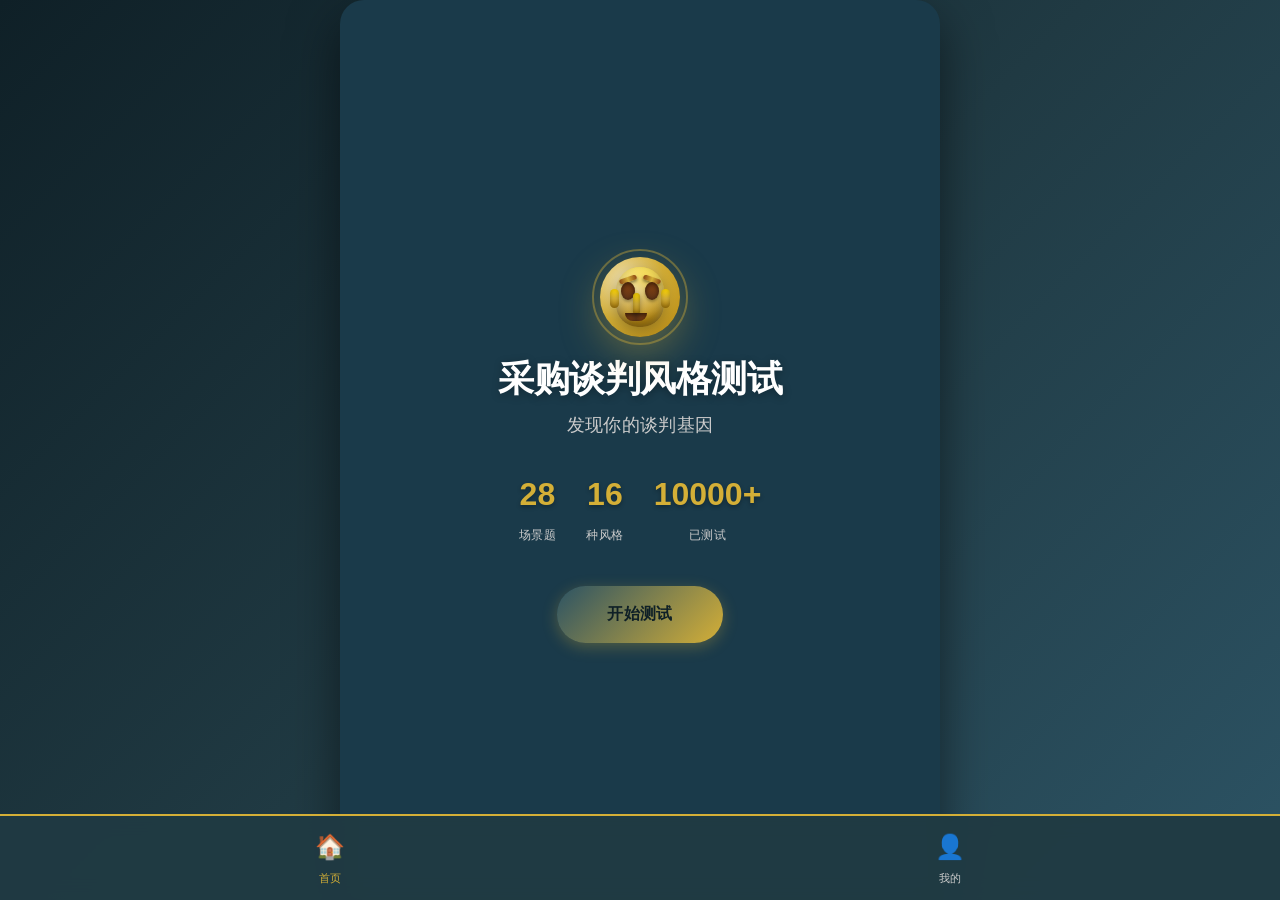
==== index.html @ 5801e89b "fix: 修复历史记录详情页切换问题" ====
<!DOCTYPE html>
<html lang="zh-CN">
<head>
    <meta charset="UTF-8">
    <meta name="viewport" content="width=device-width, initial-scale=1.0, maximum-scale=1.0, user-scalable=no">
    <meta name="format-detection" content="telephone=no">
    <meta name="apple-mobile-web-app-capable" content="yes">
    <meta name="apple-mobile-web-app-status-bar-style" content="black-translucent">
    <title>采购谈判风格测试 - 发现你的谈判基因</title>
    <link rel="stylesheet" href="css/styles.css">
    <style>
        * { margin: 0; padding: 0; box-sizing: border-box; -webkit-tap-highlight-color: transparent; }
        body { font-family: -apple-system, BlinkMacSystemFont, "SF Pro Text", "Segoe UI", Roboto, Arial, sans-serif; background: linear-gradient(135deg, #0f2027 0%, #203a43 50%, #2c5364 100%); min-height: 100vh; padding: 0; overflow-x: hidden; }
        .container { max-width: 600px; margin: 0 auto; background: #1a3a4a; min-height: 100vh; padding: 20px; border-radius: 24px; box-shadow: 0 20px 50px rgba(0, 0, 0, 0.5); }
        .hidden { display: none !important; }
        
        /* Logo 样式 - 黄金面具（紧凑版） */
        .logo-container { width: 80px; height: 80px; margin: 0 auto 20px; position: relative; }
        .logo-circle { width: 100%; height: 100%; border-radius: 50%; background: radial-gradient(circle at 30% 30%, #f4e5b3, #d4af37 50%, #b8860b 100%); display: flex; align-items: center; justify-content: center; box-shadow: 0 15px 40px rgba(212,175,55,0.4); overflow: hidden; position: relative; }
        .logo-mask { position: relative; width: 56px; height: 68px; }
        .logo-mask-face { position: absolute; width: 48px; height: 60px; background: linear-gradient(180deg, #ffd700 0%, #d4af37 40%, #b8860b 100%); left: 4px; top: 4px; border-radius: 24px 24px 22px 22px; box-shadow: inset 0 -5px 12px rgba(0,0,0,0.4), inset 0 5px 12px rgba(255,255,255,0.3), 0 5px 16px rgba(0,0,0,0.3); }
        .logo-mask-eye { position: absolute; width: 14px; height: 18px; background: linear-gradient(180deg, #8b4513 0%, #5c3317 100%); border-radius: 50%; top: 19px; box-shadow: inset 0 2px 5px rgba(0,0,0,0.6), 0 2px 3px rgba(0,0,0,0.3); }
        .logo-mask-eye.left { left: 9px; }
        .logo-mask-eye.right { right: 9px; }
        .logo-mask-eyebrow { position: absolute; width: 18px; height: 5px; background: linear-gradient(90deg, #8b4513, #d4af37, #8b4513); border-radius: 3px; top: 14px; box-shadow: 0 2px 3px rgba(0,0,0,0.4); }
        .logo-mask-eyebrow.left { left: 7px; transform: rotate(-18deg); }
        .logo-mask-eyebrow.right { right: 7px; transform: rotate(18deg); }
        .logo-mask-nose { position: absolute; width: 7px; height: 22px; background: linear-gradient(180deg, #ffd700, #d4af37, #b8860b); left: 21px; top: 30px; border-radius: 4px; box-shadow: inset 0 -2px 5px rgba(0,0,0,0.4), 0 2px 5px rgba(0,0,0,0.3); }
        .logo-mask-mouth { position: absolute; width: 22px; height: 8px; background: linear-gradient(90deg, #8b4513 0%, #5c3317 50%, #8b4513 100%); left: 13px; top: 50px; border-radius: 0 0 11px 11px; box-shadow: inset 0 2px 5px rgba(0,0,0,0.6); }
        .logo-mask-ear { position: absolute; width: 9px; height: 19px; background: linear-gradient(180deg, #ffd700, #d4af37, #b8860b); top: 26px; border-radius: 5px; box-shadow: inset 0 -2px 5px rgba(0,0,0,0.3); }
        .logo-mask-ear.left { left: -2px; }
        .logo-mask-ear.right { right: -2px; }
        .logo-mask-glow { position: absolute; width: 100%; height: 100%; background: radial-gradient(circle at 35% 35%, rgba(255,255,255,0.5) 0%, rgba(255,255,255,0.2) 40%, transparent 70%); border-radius: 24px 24px 22px 22px; }
        .logo-ring { position: absolute; top: -8px; left: -8px; right: -8px; bottom: -8px; border: 2px solid rgba(212,175,55,0.4); border-radius: 50%; animation: rotate 4s linear infinite; }
        @keyframes rotate { from { transform: rotate(0deg); } to { transform: rotate(360deg); } }
        .logo-glow { position: absolute; width: 100%; height: 100%; border-radius: 50%; background: radial-gradient(circle, rgba(212,175,55,0.4) 0%, transparent 70%); }
        
        /* 首页（紧凑一屏版） */
        .hero { background: transparent; color: #ffffff; padding: 20px 0; height: calc(100vh - 40px); display: flex; flex-direction: column; justify-content: center; align-items: center; text-align: center; }
        .hero h1 { font-size: 36px; font-weight: 700; letter-spacing: -0.5px; margin-bottom: 10px; line-height: 1.2; text-shadow: 0 2px 8px rgba(0,0,0,0.3); }
        .hero-subtitle { font-size: 18px; font-weight: 400; color: #cccccc; margin-bottom: 30px; letter-spacing: 0.3px; }
        .hero-stats { display: flex; gap: 30px; margin-bottom: 40px; }
        .hero-stat { text-align: center; }
        .hero-stat-num { font-size: 32px; font-weight: 700; color: #d4af37; display: block; text-shadow: 0 2px 4px rgba(0,0,0,0.3); }
        .hero-stat-label { font-size: 12px; color: #cccccc; margin-top: 6px; display: block; letter-spacing: 0.5px; }
        .btn-start { background: linear-gradient(135deg, #2c5364, #d4af37); color: #0f2027; border: none; padding: 18px 50px; border-radius: 980px; font-size: 16px; font-weight: 600; cursor: pointer; transition: all 0.3s; letter-spacing: 0.3px; box-shadow: 0 4px 15px rgba(212,175,55,0.3); }
        .btn-start:hover { background: linear-gradient(135deg, #203a43, #e5c14a); transform: scale(1.02); box-shadow: 0 6px 20px rgba(212,175,55,0.4); }
        .btn-start:active { transform: scale(0.98); }
        
        /* 测试页 */
        .test-header { background: rgba(32,58,67,0.95); padding: 20px; border-bottom: 1px solid #3a6a7a; }
        .progress-bar { height: 4px; background: #1a3a4a; border-radius: 2px; margin: 15px 0 10px; overflow: hidden; }
        .progress-fill { height: 100%; background: linear-gradient(90deg, #2c5364, #d4af37); transition: width 0.3s; }
        .progress-text { text-align: center; font-size: 13px; color: #cccccc; }
        .question-area { padding: 40px 24px; background: transparent; }
        .question-scene { display: none; }
        .question-text { font-size: 22px; font-weight: 600; color: #ffffff; line-height: 1.5; margin-bottom: 30px; text-shadow: 0 1px 3px rgba(0,0,0,0.2); }
        .options-container { padding: 0 24px 100px; }
        .option { padding: 22px; margin: 12px 0; background: rgba(32,58,67,0.6); border-radius: 14px; cursor: pointer; border: 2px solid #3a6a7a; transition: all 0.3s; backdrop-filter: blur(10px); }
        .option:hover { background: rgba(44,83,100,0.7); border-color: #d4af37; }
        .option.selected { border-color: #d4af37; background: rgba(212,175,55,0.15); }
        .option-text { font-size: 16px; color: #ffffff; line-height: 1.5; font-weight: 400; }
        .nav-buttons { padding: 20px 24px; background: rgba(32,58,67,0.95); border-top: 1px solid #3a6a7a; display: flex; gap: 12px; justify-content: center; position: fixed; bottom: 0; left: 0; right: 0; max-width: 600px; margin: 0 auto; backdrop-filter: blur(10px); }
        .btn-nav { background: rgba(44,83,100,0.8); color: #ffffff; border: none; padding: 16px 32px; border-radius: 980px; font-size: 15px; font-weight: 600; cursor: pointer; transition: all 0.3s; flex: 1; max-width: 140px; backdrop-filter: blur(10px); }
        .btn-nav:disabled { opacity: 0.3; cursor: not-allowed; }
        .btn-nav.primary { background: linear-gradient(135deg, #2c5364, #d4af37); color: #0f2027; }
        
        /* 结果页 - 统一视觉风格 */
        .result-header { background: linear-gradient(135deg, #0f2027, #203a43, #2c5364); color: #fff; padding: 30px 20px 25px; text-align: center; border-bottom: 2px solid #d4af37; }
        .result-animal { font-size: 70px; margin-bottom: 10px; }
        .result-code { font-size: 48px; font-weight: 800; margin: 10px 0; letter-spacing: 6px; background: linear-gradient(135deg, #d4af37, #f0e68c); -webkit-background-clip: text; -webkit-text-fill-color: transparent; background-clip: text; }
        .result-name { font-size: 22px; font-weight: 600; margin: 10px 0; color: #ffffff; }
        .result-role { font-size: 14px; color: #cccccc; margin-top: 8px; font-weight: 400; }
        .result-content { padding: 20px; background: transparent; padding-bottom: 120px; }
        
        /* 统一卡片样式 */
        .card { background: rgba(32,58,67,0.7); border-radius: 16px; margin: 16px 0; overflow: hidden; border: 1px solid rgba(58,106,122,0.3); backdrop-filter: blur(10px); }
        .card-header { background: linear-gradient(135deg, rgba(44,83,100,0.9), rgba(32,58,67,0.9)); padding: 16px 20px; border-bottom: 1px solid #3a6a7a; }
        .card-title { font-size: 15px; font-weight: 700; color: #ffffff; margin: 0; display: flex; align-items: center; gap: 8px; }
        .card-body { padding: 20px; }
        
        /* 内心洞察/最佳搭档 */
        .insight-box { background: linear-gradient(135deg, rgba(44,83,100,0.6), rgba(32,58,67,0.6)); padding: 20px; border-radius: 12px; font-size: 15px; line-height: 1.8; color: #ffffff; white-space: pre-line; border-left: 4px solid #d4af37; backdrop-filter: blur(10px); }
        .insight-box.match { border-left-color: #10b981; }
        
        /* 神秘标签 */
        .tags { display: flex; flex-wrap: wrap; gap: 10px; margin: 16px 0; }
        .tag { background: linear-gradient(135deg, #2c5364, #d4af37); color: #0f2027; padding: 8px 16px; border-radius: 980px; font-size: 12px; font-weight: 600; letter-spacing: 0.3px; }
        
        /* 致命弱点 */
        .weakness-item { background: linear-gradient(135deg, rgba(44,83,100,0.6), rgba(32,58,67,0.6)); padding: 20px; margin: 12px 0; border-radius: 12px; border-left: 4px solid #d4af37; backdrop-filter: blur(10px); }
        .weakness-title { font-weight: 700; color: #ffffff; margin-bottom: 10px; font-size: 15px; }
        .weakness-scenario { color: #cccccc; font-size: 13px; margin: 6px 0; line-height: 1.5; }
        .weakness-improve { color: #d4af37; font-size: 13px; margin: 6px 0; line-height: 1.5; font-weight: 600; }
        .weakness-positive { color: #10b981; font-size: 13px; margin: 6px 0; line-height: 1.5; font-weight: 600; }
        
        /* 核心优势/行动建议/名人对标 */
        .content-list { color: #ffffff; line-height: 1.8; font-size: 15px; }
        .content-list div { margin-bottom: 12px; }
        .content-list strong { color: #d4af37; }
        
        /* 合作查询按钮 */
        .partner-btn { padding:14px 10px;font-size:14px;font-weight:600;border-radius:10px;border:2px solid #3a6a7a;background:rgba(44,83,100,0.6);color:#ffffff;cursor:pointer;transition:all 0.2s;backdrop-filter:blur(10px); }
        .partner-btn:hover { border-color:#d4af37;background:rgba(212,175,55,0.15);transform:translateY(-2px);box-shadow:0 4px 12px rgba(212,175,55,0.3); }
        .partner-btn:active { transform:translateY(0); }
        .partner-btn span { font-size:10px;color:#cccccc;font-weight:400;margin-top:6px;display:block; }
        
        /* 按钮 */
        .btn-action { background: linear-gradient(135deg, #2c5364, #d4af37); color: #0f2027; border: none; padding: 20px 40px; border-radius: 980px; font-size: 17px; font-weight: 600; cursor: pointer; width: 100%; margin: 16px 0; transition: all 0.3s; letter-spacing: 0.3px; box-shadow: 0 4px 15px rgba(212,175,55,0.3); }
        .btn-action:hover { background: linear-gradient(135deg, #203a43, #e5c14a); box-shadow: 0 6px 20px rgba(212,175,55,0.4); }
        .btn-action:active { transform: scale(0.98); }
        .btn-secondary { background: rgba(44,83,100,0.6); color: #ffffff; border: 1px solid #3a6a7a; }
        
        /* 课程卡片 */
        .course-card { background: linear-gradient(135deg, #0f2027, #203a43, #2c5364); color: #fff; padding: 30px; border-radius: 16px; margin: 24px 0; border: 2px solid #d4af37; }
        .course-name { font-size: 22px; font-weight: 700; margin-bottom: 12px; color: #ffffff; }
        .course-teacher { font-size: 14px; color: #cccccc; margin-bottom: 8px; }
        .course-price { font-size: 28px; font-weight: 800; margin: 20px 0; color: #d4af37; }
        .course-btn { background: #d4af37; color: #0f2027; border: none; padding: 16px 36px; border-radius: 980px; font-size: 15px; font-weight: 600; cursor: pointer; display: inline-block; margin-top: 12px; transition: all 0.3s; }
        .course-btn:hover { background: #e5c14a; transform: translateY(-2px); box-shadow: 0 4px 15px rgba(212,175,55,0.4); }
        
        /* 团队功能 */
        .team-section { background: rgba(32,58,67,0.7); padding: 30px 24px; margin: 24px 0; border-radius: 16px; text-align: center; border: 1px solid rgba(58,106,122,0.3); backdrop-filter: blur(10px); }
        .team-title { font-size: 17px; font-weight: 600; color: #ffffff; margin-bottom: 20px; }
        .team-btn { background: rgba(44,83,100,0.6); color: #ffffff; border: 2px solid #3a6a7a; padding: 16px 40px; border-radius: 980px; font-size: 15px; font-weight: 600; cursor: pointer; margin: 10px 0; width: 100%; transition: all 0.3s; }
        .team-btn:hover { border-color: #d4af37; background: rgba(212,175,55,0.15); }
        .team-btn[style*="#0071e3"] { border-color: #d4af37; color: #d4af37; background: rgba(212,175,55,0.1); }
        
        /* 弹窗 */
        .modal { position: fixed; top: 0; left: 0; width: 100%; height: 100%; background: rgba(15,32,39,0.95); display: flex; align-items: center; justify-content: center; z-index: 1000; backdrop-filter: blur(10px); }
        .modal-content { background: linear-gradient(135deg, #203a43, #2c5364); padding: 40px; border-radius: 24px; max-width: 400px; width: 90%; text-align: center; border: 2px solid #d4af37; }
        .modal-title { font-size: 24px; font-weight: 700; color: #ffffff; margin-bottom: 16px; }
        .modal-input { width: 100%; padding: 18px; background: rgba(15,32,39,0.6); border: 2px solid #3a6a7a; border-radius: 12px; font-size: 20px; text-align: center; margin: 20px 0; letter-spacing: 4px; color: #ffffff; }
        .modal-input:focus { border-color: #d4af37; outline: none; }
        .modal-btn { background: linear-gradient(135deg, #2c5364, #d4af37); color: #0f2027; border: none; padding: 18px 40px; border-radius: 980px; font-size: 16px; font-weight: 600; cursor: pointer; width: 100%; margin: 10px 0; transition: all 0.3s; }
        .modal-btn:hover { background: linear-gradient(135deg, #203a43, #e5c14a); }
        
        /* 底部导航 */
        .bottom-nav { position: fixed; bottom: 0; left: 0; right: 0; background: rgba(32,58,67,0.95); border-top: 2px solid #d4af37; padding: 12px 20px; display: flex; justify-content: space-around; backdrop-filter: blur(10px); }
        .nav-item { text-align: center; color: #cccccc; font-size: 11px; cursor: pointer; transition: color 0.3s; }
        .nav-item.active { color: #d4af37; }
        .nav-icon { font-size: 24px; margin-bottom: 4px; }
        
        /* 移动端适配 */
        @media (max-width: 375px) {
            .logo-container { width: 70px; height: 70px; }
            .hero h1 { font-size: 32px; }
            .hero-subtitle { font-size: 16px; }
            .hero-stats { gap: 20px; }
            .hero-stat-num { font-size: 28px; }
            .hero-stat-label { font-size: 11px; }
            .btn-start { padding: 16px 40px; font-size: 15px; }
        }
    </style>
</head>
<body>
    <div class="container">
        <!-- 首页 -->
        <div id="homePage">
            <div class="hero">
                <div class="logo-container">
                    <div class="logo-ring"></div>
                    <div class="logo-circle">
                        <div class="logo-mask">
                            <div class="logo-mask-face">
                                <div class="logo-mask-glow"></div>
                            </div>
                            <div class="logo-mask-eyebrow left"></div>
                            <div class="logo-mask-eyebrow right"></div>
                            <div class="logo-mask-eye left"></div>
                            <div class="logo-mask-eye right"></div>
                            <div class="logo-mask-nose"></div>
                            <div class="logo-mask-mouth"></div>
                            <div class="logo-mask-ear left"></div>
                            <div class="logo-mask-ear right"></div>
                        </div>
                    </div>
                </div>
                <h1>采购谈判风格测试</h1>
                <p class="hero-subtitle">发现你的谈判基因</p>
                <div class="hero-stats">
                    <div class="hero-stat">
                        <span class="hero-stat-num">28</span>
                        <span class="hero-stat-label">场景题</span>
                    </div>
                    <div class="hero-stat">
                        <span class="hero-stat-num">16</span>
                        <span class="hero-stat-label">种风格</span>
                    </div>
                    <div class="hero-stat">
                        <span class="hero-stat-num">10000+</span>
                        <span class="hero-stat-label">已测试</span>
                    </div>
                </div>
                <button class="btn-start" onclick="startTest()">开始测试</button>
            </div>
        </div>
        
        <!-- 测试页 -->
        <div id="testPage" class="hidden">
            <div class="test-header">
                <div class="progress-bar"><div id="progressBar" class="progress-fill" style="width: 0%;"></div></div>
                <div id="progressText" class="progress-text"></div>
            </div>
            <div class="question-area">
                <div id="questionScene" class="question-scene"></div>
                <div id="questionText" class="question-text"></div>
            </div>
            <div id="optionsContainer" class="options-container"></div>
            <div class="nav-buttons">
                <button id="prevBtn" class="btn-nav" onclick="prevQuestion()" disabled>上一题</button>
                <button id="nextBtn" class="btn-nav primary" onclick="nextQuestion()">下一题</button>
            </div>
        </div>
        
        <!-- 结果页 -->
        <div id="resultPage" class="hidden">
            <div class="result-header">
                <div class="result-animal" id="resultAnimal"></div>
                <div class="result-code" id="resultCode"></div>
                <div class="result-name" id="resultName"></div>
                <div class="result-role" id="resultRole"></div>
            </div>
            
            <div class="result-content">
                <!-- 内心洞察 -->
                <div class="card">
                    <div class="card-header">
                        <div class="card-title">🔮 内心洞察</div>
                    </div>
                    <div class="card-body">
                        <div id="rarityExpression" style="margin-bottom:20px;"></div>
                        <div class="insight-box" id="mbtiInsight"></div>
                    </div>
                </div>
                
                <!-- 最佳搭档 -->
                <div class="card">
                    <div class="card-header">
                        <div class="card-title">🤝 最佳搭档</div>
                    </div>
                    <div class="card-body">
                        <div class="insight-box match" id="bestMatch"></div>
                    </div>
                </div>
                
                <!-- 谈判搭子 -->
                <div class="card">
                    <div class="card-header">
                        <div class="card-title">🤝 谈判搭子</div>
                    </div>
                    <div class="card-body">
                        <p style="color:#86868b;font-size:14px;margin-bottom:16px;">想知道如何跟 XX 风格合作？点击下方风格按钮，立即查看合作指南</p>
                        
                        <!-- 风格选择器 -->
                        <div style="margin-bottom:20px;">
                            <div style="font-size:12px;color:#666;margin-bottom:12px;text-transform:uppercase;letter-spacing:1px;">选择对方的风格</div>
                            <div style="display:grid;grid-template-columns:repeat(4,1fr);gap:10px;">
                                <button class="partner-btn" onclick="window.selectPartnerCode('ARCD')">ARCD<br><span>数据军师</span></button>
                                <button class="partner-btn" onclick="window.selectPartnerCode('ARCP')">ARCP<br><span>关系达人</span></button>
                                <button class="partner-btn" onclick="window.selectPartnerCode('ARBD')">ARBD<br><span>风险侦探</span></button>
                                <button class="partner-btn" onclick="window.selectPartnerCode('ARBP')">ARBP<br><span>流程管家</span></button>
                                <button class="partner-btn" onclick="window.selectPartnerCode('ATCD')">ATCD<br><span>市场猎手</span></button>
                                <button class="partner-btn" onclick="window.selectPartnerCode('ATCP')">ATCP<br><span>拍板侠</span></button>
                                <button class="partner-btn" onclick="window.selectPartnerCode('ATBD')">ATBD<br><span>逻辑控</span></button>
                                <button class="partner-btn" onclick="window.selectPartnerCode('ATBP')">ATBP<br><span>效率狂人</span></button>
                                <button class="partner-btn" onclick="window.selectPartnerCode('IRCD')">IRCD<br><span>直觉玩家</span></button>
                                <button class="partner-btn" onclick="window.selectPartnerCode('IRCP')">IRCP<br><span>机会捕手</span></button>
                                <button class="partner-btn" onclick="window.selectPartnerCode('IRBD')">IRBD<br><span>人脉王</span></button>
                                <button class="partner-btn" onclick="window.selectPartnerCode('IRBP')">IRBP<br><span>和事佬</span></button>
                                <button class="partner-btn" onclick="window.selectPartnerCode('ITCD')">ITCD<br><span>变色龙</span></button>
                                <button class="partner-btn" onclick="window.selectPartnerCode('ITCP')">ITCP<br><span>社交牛人</span></button>
                                <button class="partner-btn" onclick="window.selectPartnerCode('ITBD')">ITBD<br><span>守门员</span></button>
                                <button class="partner-btn" onclick="window.selectPartnerCode('ITBP')">ITBP<br><span>行动派</span></button>
                            </div>
                        </div>
                        
                        <div id="cooperationResult" class="hidden" style="margin-top:20px;"></div>
                        <p style="color:#86868b;font-size:13px;margin-top:20px;text-align:center;padding-top:16px;border-top:1px solid #333;">
                            💡 提示：让对方也测一下，获取真实风格代码 → <a href="#" onclick="shareTestLink()" style="color:#0071e3;">分享测试</a>
                        </p>
                    </div>
                </div>
                
                <!-- 神秘标签 -->
                <div class="card">
                    <div class="card-header">
                        <div class="card-title">🏷️ 神秘标签</div>
                    </div>
                    <div class="card-body">
                        <div class="tags" id="mysteryTags"></div>
                    </div>
                </div>
                
                <!-- 核心优势 -->
                <div class="card">
                    <div class="card-header">
                        <div class="card-title">💪 核心优势</div>
                    </div>
                    <div class="card-body">
                        <div class="content-list" id="strengths"></div>
                    </div>
                </div>
                
                <!-- 致命弱点 -->
                <div class="card">
                    <div class="card-header">
                        <div class="card-title">⚠️ 致命弱点</div>
                    </div>
                    <div class="card-body">
                        <div id="weaknesses"></div>
                    </div>
                </div>
                
                <!-- 行动建议 -->
                <div class="card">
                    <div class="card-header">
                        <div class="card-title">💡 行动建议</div>
                    </div>
                    <div class="card-body">
                        <div class="content-list" id="actions"></div>
                    </div>
                </div>
                
                <!-- 名人对标 -->
                <div class="card">
                    <div class="card-header">
                        <div class="card-title">🏆 名人对标</div>
                    </div>
                    <div class="card-body">
                        <div class="content-list" id="celebrityStory"></div>
                    </div>
                </div>
                
                <!-- 课程推荐 -->
                <div class="course-card">
                    <div class="course-name">《供应商管理与谈判实战》</div>
                    <div class="course-teacher">讲师：姜宏锋</div>
                    <div class="course-price">限时优惠：¥1,999</div>
                    <button class="course-btn" onclick="enrollCourse()">立即报名</button>
                </div>
                
                <!-- 团队功能 -->
                <div class="team-section" id="teamSection" style="display: block !important;">
                    <div class="team-title">👥 团队功能</div>
                    <button class="team-btn" onclick="goToTeamDashboard()">📊 团队仪表盘</button>
                    <button class="team-btn" onclick="quickDemoTeam()" style="border-color:#10b981;color:#10b981;">🎯 快速体验（生成 5 人示例）</button>
                    <button class="team-btn" onclick="clearTeamData()" style="border-color:#ef4444;color:#ef4444;">🗑️ 清除团队数据</button>
                    <button class="team-btn" onclick="showJoinTeamModal()">加入团队</button>
                    <button class="team-btn" onclick="createTeamFromResult()">创建团队</button>
                    <button class="team-btn" onclick="showTeamReportModal()" style="border-color:#0071e3;color:#0071e3;">📑 团队配置报告（99 元）</button>
                </div>
                
                <button class="btn-action btn-secondary" onclick="retakeTest()" style="margin-top: 24px;">重新测试</button>
            </div>
        </div>
        
        <!-- 我的页面 -->
        <div id="myPage" class="hidden">
            <div style="padding: 30px 20px 20px; text-align: center; background: linear-gradient(135deg, #0f2027, #203a43); border-bottom: 2px solid #d4af37;">
                <h1 style="font-size: 32px; font-weight: 700; color: #ffffff; margin: 0;">我的</h1>
            </div>
            <div class="result-content" style="padding-top: 0;">
                <!-- 风格画像卡片 -->
                <div id="profileCard" class="card" style="display: none;">
                    <div class="card-header">
                        <div class="card-title">🎭 我的谈判风格</div>
                    </div>
                    <div class="card-body" style="text-align: center; padding: 30px 20px;">
                        <div id="profileAnimal" style="font-size: 80px; margin-bottom: 10px;"></div>
                        <div id="profileCode" style="font-size: 36px; font-weight: 800; color: #d4af37; letter-spacing: 4px; margin-bottom: 8px;"></div>
                        <div id="profileNickname" style="font-size: 20px; font-weight: 600; color: #ffffff; margin-bottom: 10px;"></div>
                        <div id="profileTrait" style="font-size: 14px; color: #cccccc; line-height: 1.6;"></div>
                    </div>
                </div>
                
                <!-- 快速功能入口 -->
                <div id="quickActions" class="card" style="display: none;">
                    <div class="card-header">
                        <div class="card-title">⚡ 快速功能</div>
                    </div>
                    <div class="card-body">
                        <div style="display: grid; grid-template-columns: repeat(2, 1fr); gap: 12px;">
                            <button class="partner-btn" onclick="showHistory()" style="width: 100%;">
                                📜 历史报告
                                <span>查看测试记录</span>
                            </button>
                            <button class="partner-btn" onclick="viewCooperationGuide()" style="width: 100%;">
                                📖 合作指南
                                <span>如何与他人合作</span>
                            </button>
                            <button class="partner-btn" onclick="showBestMatch()" style="width: 100%;">
                                🤝 最佳拍档
                                <span>谁是你的绝配</span>
                            </button>
                            <button class="partner-btn" onclick="shareResult()" style="width: 100%;">
                                📤 分享海报
                                <span>生成分享海报</span>
                            </button>
                        </div>
                    </div>
                </div>
                
                <!-- 我的团队 -->
                <div class="card">
                    <div class="card-header">
                        <div class="card-title">👥 我的团队</div>
                    </div>
                    <div class="card-body" id="myTeam">
                        <!-- 动态内容 -->
                    </div>
                    <!-- 固定按钮 -->
                    <div style="padding: 0 20px 20px;">
                        <button onclick="quickDemoTeam()" style="width:100%;background:linear-gradient(135deg,#2c5364,#d4af37);color:#0f2027;border:none;padding:16px;border-radius:980px;font-size:15px;font-weight:700;cursor:pointer;margin-bottom:8px;box-shadow:0 4px 15px rgba(212,175,55,0.4);">🎯 快速体验</button>
                        <button onclick="window.location.href='team-report-pro.html'" style="width:100%;background:rgba(44,83,100,0.8);color:#fff;border:2px solid #d4af37;padding:16px;border-radius:980px;font-size:15px;font-weight:700;cursor:pointer;margin-bottom:8px;">📊 团队报告</button>
                        <button onclick="clearTeamData()" style="width:100%;background:rgba(239,68,68,0.2);color:#ef4444;border:2px solid #ef4444;padding:16px;border-radius:980px;font-size:15px;font-weight:700;cursor:pointer;margin-top:12px;">🗑️ 清除数据</button>
                    </div>
                </div>
                
                <!-- 课程推荐 -->
                <div class="course-card">
                    <div class="course-name">决胜供应链·谈判力</div>
                    <div class="course-teacher">姜宏锋老师亲授</div>
                    <div style="font-size: 14px; color: #cccccc; margin: 12px 0; line-height: 1.6;">
                        从供应商选择到价格谈判，从合同管理到绩效评估，全面提升供应链谈判能力
                    </div>
                    <div class="course-price">¥ 1980</div>
                    <button class="course-btn" onclick="window.open('https://youliantang.com', '_blank')">立即学习</button>
                </div>
                
                <!-- 危险操作 -->
                <button class="btn-action btn-secondary" onclick="clearAllData()" style="margin-top: 24px;">🗑️ 清除所有数据</button>
            </div>
        </div>
    </div>
    
    <!-- 底部导航 -->
    <div class="bottom-nav" id="bottomNav">
        <div class="nav-item active" onclick="goHome()">
            <div class="nav-icon">🏠</div>
            <div>首页</div>
        </div>
        <div class="nav-item" onclick="goToMyPage()">
            <div class="nav-icon">👤</div>
            <div>我的</div>
        </div>
    </div>
    
    <!-- 加入团队弹窗 -->
    <div id="joinTeamModal" class="hidden modal">
        <div class="modal-content">
            <div class="modal-title">加入团队</div>
            <p style="color:#86868b;margin-bottom:20px;font-size:14px;">输入团队邀请码，和同事一起对比谈判风格</p>
            <input type="text" id="inviteCodeInput" class="modal-input" placeholder="8 位邀请码" maxlength="8">
            <button class="modal-btn" onclick="joinTeam()">加入团队</button>
            <button class="modal-btn btn-secondary" onclick="closeJoinTeamModal()" style="margin-top:12px;">取消</button>
        </div>
    </div>
    
    <!-- 团队配置报告弹窗 -->
    <div id="teamReportModal" class="hidden modal">
        <div class="modal-content" style="max-width:600px;width:90%;text-align:left;">
            <div class="modal-title" style="text-align:center;">📊 团队配置报告</div>
            <p style="color:#86868b;margin-bottom:20px;font-size:14px;text-align:center;">输入团队成员风格，生成专业团队配置报告</p>
            
            <div id="teamReportPreview" style="margin-bottom:20px;">
                <div style="background:#2c2c2e;padding:20px;border-radius:12px;margin-bottom:16px;">
                    <div style="font-size:16px;font-weight:700;color:#fff;margin-bottom:12px;">免费预览</div>
                    <div id="teamPreviewContent" style="color:#fff;font-size:14px;line-height:1.8;">
                        请至少输入 3 位团队成员的风格代码...
                    </div>
                </div>
            </div>
            
            <div style="background:linear-gradient(135deg, #0f2027, #203a43, #2c5364);padding:20px;border-radius:12px;margin-bottom:20px;border:2px solid #d4af37;">
                <div style="font-size:16px;font-weight:700;color:#fff;margin-bottom:8px;">💎 付费解锁完整报告</div>
                <div style="color:rgba(255,255,255,0.9);font-size:13px;line-height:1.6;margin-bottom:12px;">
                    ✅ 详细团队风格分布分析<br>
                    ✅ 优势与盲点深度解读<br>
                    ✅ 最佳拍档配对建议<br>
                    ✅ 招聘/培训优先级<br>
                    ✅ 项目配置方案<br>
                    ✅ 姜老师课程推荐<br>
                    ✅ PDF 报告下载
                </div>
                <div style="font-size:24px;font-weight:800;color:#fff;margin:16px 0;">¥99 <span style="font-size:14px;font-weight:400;">/ 团队</span></div>
                <button class="modal-btn" onclick="unlockTeamReport()" style="background:#d4af37;color:#0f2027;">立即解锁</button>
            </div>
            
            <button class="modal-btn btn-secondary" onclick="closeTeamReportModal()">取消</button>
        </div>
    </div>
    
    <canvas id="posterCanvas" style="display: none;"></canvas>
    
    <script src="poster-themes.js?v=202603221745"></script>
    <script src="questions-v4.js?v=202603221745"></script>
    <script src="styles-v3.js?t=202603221745"></script>
    <script src="personalized-interpretation-v4.js?v=202603221745"></script>
    <script src="enhanced-weaknesses-v2.js?v=202603221745"></script>
    <script src="celebrity-stories.js?v=202603221745"></script>
    <script src="mystery-tags.js?v=202603221745"></script>
    <script src="best-match-deep.js?v=202603221745"></script>
    <script src="cooperation-guides.js?v=202603221745"></script>
    <script src="team-report.js?v=202603221745"></script>
    <script>
    function quickDemoTeam(){var t={name:'示例团队 - 采购精英队',inviteCode:'DEMO'+Math.floor(Math.random()*10000),members:[{name:'张三',code:'ARCD'},{name:'李四',code:'ITCP'},{name:'王五',code:'ARBP'},{name:'赵六',code:'ATCD'},{name:'钱七',code:'IRCD'}]};localStorage.setItem('currentTeam',JSON.stringify(t));alert('✅ 已生成 5 人示例团队！');updateMyTeamInfo();}
    function goToTeamDashboard(){var t=localStorage.getItem('currentTeam');if(!t){alert('暂无团队');return;}var d=JSON.parse(t);var m=d.members||[];var c=0;for(var i=0;i<m.length;i++){if(m[i].code)c++;}var html='<div style="background:#1a3a4a;min-height:100vh;padding:20px;"><div style="display:flex;align-items:center;gap:12px;margin-bottom:20px;"><button onclick="document.getElementById(\'teamDashboard\').style.display=\'none\';document.getElementById(\'myPage\').style.display=\'block\';" style="background:transparent;border:none;color:#fff;font-size:24px;">←</button><div style="flex:1;"><div style="font-size:18px;font-weight:700;color:#fff;">'+d.name+'</div><div style="font-size:12px;color:#86868b;">邀请码：'+d.inviteCode+'</div></div><button onclick="alert(\'邀请码：'+d.inviteCode+'\')" style="background:rgba(212,175,55,0.2);border:1px solid #d4af37;color:#d4af37;padding:8px 16px;border-radius:980px;font-size:12px;">📋 复制</button></div><div style="display:grid;grid-template-columns:repeat(3,1fr);gap:12px;margin-bottom:20px;"><div style="background:rgba(44,83,100,0.3);padding:16px;border-radius:12px;text-align:center;"><div style="font-size:24px;font-weight:800;color:#d4af37;">'+m.length+'</div><div style="font-size:11px;color:#86868b;">总人数</div></div><div style="background:rgba(16,185,129,0.2);padding:16px;border-radius:12px;text-align:center;"><div style="font-size:24px;font-weight:800;color:#10b981;">'+c+'</div><div style="font-size:11px;color:#86868b;">已测试</div></div><div style="background:rgba(245,158,11,0.2);padding:16px;border-radius:12px;text-align:center;"><div style="font-size:24px;font-weight:800;color:#f59e0b;">'+(m.length-c)+'</div><div style="font-size:11px;color:#86868b;">待测试</div></div></div><div style="background:rgba(32,58,67,0.7);border-radius:16px;padding:20px;margin-bottom:16px;border:1px solid rgba(58,106,122,0.3);"><div style="font-size:16px;font-weight:700;color:#fff;margin-bottom:16px;">📊 团队成员</div>';for(var i=0;i<m.length;i++){html+='<div style="display:flex;align-items:center;padding:12px;background:rgba(44,83,100,0.2);border-radius:8px;margin-bottom:8px;"><div style="width:36px;height:36px;border-radius:50%;background:linear-gradient(135deg,#2c5364,#d4af37);display:flex;align-items:center;justify-content:center;font-size:14px;font-weight:700;color:#0f2027;margin-right:12px;">'+(m[i].name?m[i].name.charAt(0):'?')+'</div><div style="flex:1;"><div style="font-size:14px;font-weight:600;color:#fff;">'+(m[i].name||'未命名')+'</div><div style="font-size:11px;color:#86868b;">'+(m[i].code||'未测试')+'</div></div><div style="font-size:12px;color:'+(m[i].code?'#10b981':'#f59e0b')+';">'+(m[i].code?'✅':'⏳')+'</div></div>';}html+='</div><div style="background:rgba(32,58,67,0.7);border-radius:16px;padding:20px;border:1px solid rgba(58,106,122,0.3);"><div style="font-size:16px;font-weight:700;color:#fff;margin-bottom:16px;">🔍 风格分布</div>';var dist={};for(var i=0;i<m.length;i++){if(m[i].code){dist[m[i].code]=(dist[m[i].code]||0)+1;}}for(var code in dist){html+='<div style="display:flex;justify-content:space-between;padding:8px 0;border-bottom:1px solid rgba(58,106,122,0.3);"><span style="color:#fff;">'+code+'</span><span style="color:#d4af37;font-weight:700;">'+dist[code]+'人</span></div>';}html+='</div></div>';var dashboard=document.getElementById('teamDashboard');if(!dashboard){dashboard=document.createElement('div');dashboard.id='teamDashboard';document.body.appendChild(dashboard);}dashboard.innerHTML=html;dashboard.style.display='block';document.getElementById('myPage').style.display='none';}
    function clearTeamData(){if(confirm('确定清除？')){localStorage.removeItem('currentTeam');alert('已清除');location.reload();}}
    function showDebug(){var t=localStorage.getItem('currentTeam');var e=document.getElementById('teamDebugInfo');if(!e)return;if(!t){e.style.display='block';e.textContent='暂无团队数据';return;}try{var d=JSON.parse(t);var s='=== 团队数据 ===\n团队：'+d.name+'\n邀请码：'+d.inviteCode+'\n成员数：'+d.members.length+'人\n\n成员列表:\n';for(var i=0;i<d.members.length;i++){s+='• '+d.members[i].name+' - '+d.members[i].code+'\n';}e.style.display='block';e.textContent=s;}catch(err){e.style.display='block';e.textContent='错误：'+err.message;}}
    function updateMyTeamInfo(){var e=document.getElementById('myTeam');if(!e)return;var t=localStorage.getItem('currentTeam');if(!t){e.innerHTML='<div style="text-align:center;padding:20px;"><div style="font-size:48px;margin-bottom:12px;">👥</div><div style="font-size:14px;color:#86868b;margin-bottom:16px;">暂无团队信息</div><button onclick="quickDemoTeam()" style="width:100%;background:linear-gradient(135deg,#2c5364,#d4af37);color:#0f2027;border:none;padding:14px;border-radius:980px;font-size:14px;font-weight:600;cursor:pointer;margin-bottom:8px;">🎯 快速体验</button><button onclick="goToTeamDashboard()" style="width:100%;background:rgba(44,83,100,0.6);color:#fff;border:2px solid #3a6a7a;padding:14px;border-radius:980px;font-size:14px;font-weight:600;cursor:pointer;margin-bottom:8px;">📊 查看仪表盘</button><button onclick="clearTeamData()" style="width:100%;background:rgba(239,68,68,0.1);color:#ef4444;border:2px solid #ef4444;padding:14px;border-radius:980px;font-size:14px;font-weight:600;cursor:pointer;">🗑️ 清除数据</button></div>';return;}try{var d=JSON.parse(t);var m=d.members||[];var c=0;for(var i=0;i<m.length;i++){if(m[i].code)c++;}e.innerHTML='<div style="padding:16px;"><div style="font-size:16px;font-weight:700;color:#fff;margin-bottom:12px;">'+d.name+'</div><div style="font-size:13px;color:#86868b;margin-bottom:16px;">邀请码：'+d.inviteCode+'</div><div style="display:grid;grid-template-columns:repeat(3,1fr);gap:12px;margin-bottom:16px;"><div style="background:rgba(44,83,100,0.3);padding:12px;border-radius:8px;text-align:center;"><div style="font-size:20px;font-weight:800;color:#d4af37;">'+m.length+'</div><div style="font-size:10px;color:#86868b;">总人数</div></div><div style="background:rgba(16,185,129,0.2);padding:12px;border-radius:8px;text-align:center;"><div style="font-size:20px;font-weight:800;color:#10b981;">'+c+'</div><div style="font-size:10px;color:#86868b;">已测试</div></div><div style="background:rgba(245,158,11,0.2);padding:12px;border-radius:8px;text-align:center;"><div style="font-size:20px;font-weight:800;color:#f59e0b;">'+(m.length-c)+'</div><div style="font-size:10px;color:#86868b;">待测试</div></div></div><div style="display:flex;flex-direction:column;gap:8px;"><button onclick="goToTeamDashboard()" style="flex:1;min-height:44px;background:linear-gradient(135deg,#2c5364,#d4af37);color:#0f2027;border:none;padding:14px 28px;border-radius:980px;font-size:14px;font-weight:600;cursor:pointer;">📊 进入仪表盘</button><button onclick="clearTeamData()" style="flex:1;min-height:44px;background:rgba(239,68,68,0.1);color:#ef4444;border:2px solid #ef4444;padding:14px 28px;border-radius:980px;font-size:14px;font-weight:600;cursor:pointer;">🗑️ 清除数据</button></div></div>';}catch(err){e.innerHTML='<div style="padding:20px;text-align:center;color:#ef4444;">数据加载失败</div>';}}
    window.onload=function(){updateMyTeamInfo();};
    </script>
    <script src="result-enhanced.js?v=202603281055"></script>
    <script>
        var currentIndex = 0;
        var answers = [];
        var dimensionScores = { A: 0, I: 0, R: 0, T: 0, C: 0, B: 0, D: 0, P: 0 };
        var isSubmitting = false;  // 防止重复提交
        var currentResult = null;
        var currentTeam = null;
        var currentUserResult = null;
        
        // 暴露 selectPartnerCode 到全局（兼容旧版）
        window.selectPartnerCode = function(code) {
            if (typeof queryCooperationGuide === 'function') {
                queryCooperationGuide(code);
            } else {
                alert('合作指南功能加载中，请刷新页面重试');
            }
        };
        
        function startTest() {
            // 重置所有状态
            currentIndex = 0;
            answers = [];
            dimensionScores = { A: 0, I: 0, R: 0, T: 0, C: 0, B: 0, D: 0, P: 0 };
            isSubmitting = false;
            document.getElementById('homePage').classList.add('hidden');
            document.getElementById('testPage').classList.remove('hidden');
            document.getElementById('bottomNav').classList.add('hidden');
            renderQuestion();
            updateProgress();
        }
        
        function renderQuestion() {
            var q = questions[currentIndex];
            document.getElementById('questionScene').textContent = q.scene;
            document.getElementById('questionText').textContent = q.q;
            var container = document.getElementById('optionsContainer');
            container.innerHTML = '';
            for (var i = 0; i < q.options.length; i++) {
                (function(opt) {
                    var div = document.createElement('div');
                    div.className = 'option';
                    if (answers[currentIndex] === opt.dim) div.classList.add('selected');
                    div.innerHTML = '<span class="option-text">' + opt.text + '</span>';
                    div.onclick = function() { selectOption(this, opt.dim); };
                    container.appendChild(div);
                })(q.options[i]);
            }
        }
        
        function selectOption(el, dim) {
            // 防止重复提交
            if (isSubmitting) {
                console.log('⚠️ 正在处理，忽略重复点击');
                return;
            }
            isSubmitting = true;
            
            console.log('--- 第', currentIndex + 1, '题 ---');
            console.log('选择维度:', dim);
            var options = document.querySelectorAll('.option');
            options.forEach(function(o) { o.classList.remove('selected'); });
            el.classList.add('selected');
            // 如果这题之前选过，先扣除之前的分数
            if (answers[currentIndex]) {
                console.log('修改答案：扣除', answers[currentIndex], '的分数');
                dimensionScores[answers[currentIndex]]--;
            }
            answers[currentIndex] = dim;
            dimensionScores[dim]++;
            console.log('当前计分:', JSON.stringify(dimensionScores));
            console.log('总分:', Object.values(dimensionScores).reduce(function(a,b){return a+b}, 0));
            setTimeout(function() {
                isSubmitting = false;
                if (currentIndex < 27) {
                    currentIndex++;
                    renderQuestion();
                    updateProgress();
                    updateNav();
                } else {
                    calculateResult();
                }
            }, 300);
        }
        
        function prevQuestion() {
            if (currentIndex > 0) {
                currentIndex--;
                renderQuestion();
                updateProgress();
                updateNav();
            }
        }
        
        function nextQuestion() {
            if (answers[currentIndex]) {
                if (currentIndex < 27) {
                    currentIndex++;
                    renderQuestion();
                    updateProgress();
                    updateNav();
                } else {
                    calculateResult();
                }
            } else {
                alert('请先选择一个选项');
            }
        }
        
        function updateProgress() {
            var pct = ((currentIndex + 1) / 28) * 100;
            document.getElementById('progressBar').style.width = pct + '%';
            var stage = Math.floor(currentIndex / 7) + 1;
            document.getElementById('progressText').textContent = '第 ' + (currentIndex + 1) + ' / 28 题 · 第 ' + stage + ' 阶段';
        }
        
        function updateNav() {
            document.getElementById('prevBtn').disabled = currentIndex === 0;
            document.getElementById('nextBtn').innerHTML = currentIndex === 27 ? '查看结果' : '下一题';
        }
        
        function calculateResult() {
            console.log('=== 测试完成 ===');
            console.log('dimensionScores:', JSON.stringify(dimensionScores));
            console.log('A vs I:', dimensionScores.A, 'vs', dimensionScores.I, '→', dimensionScores.A >= dimensionScores.I ? 'A' : 'I');
            console.log('R vs T:', dimensionScores.R, 'vs', dimensionScores.T, '→', dimensionScores.R >= dimensionScores.T ? 'R' : 'T');
            console.log('C vs B:', dimensionScores.C, 'vs', dimensionScores.B, '→', dimensionScores.C >= dimensionScores.B ? 'C' : 'B');
            console.log('D vs P:', dimensionScores.D, 'vs', dimensionScores.P, '→', dimensionScores.D >= dimensionScores.P ? 'D' : 'P');
            var code = '';
            code += dimensionScores.A >= dimensionScores.I ? 'A' : 'I';
            code += dimensionScores.R >= dimensionScores.T ? 'R' : 'T';
            code += dimensionScores.C >= dimensionScores.B ? 'C' : 'B';
            code += dimensionScores.D >= dimensionScores.P ? 'D' : 'P';
            console.log('最终 code:', code);
            console.log('对应风格:', styles[code]);
            showResult(code);
        }
        
        function showResult(code) {
            var style = styles[code];
            var interpretation = generatePersonalizedInterpretation(dimensionScores, code);
            var weaknesses = getEnhancedWeaknesses(code);
            var tags = getMysteryTags(code);
            var story = getCelebrityStory(code);
            
            currentResult = { code: code, style: style, interpretation: interpretation, weaknesses: weaknesses, tags: tags, story: story };
            currentUserResult = { code: code, style: style };
            localStorage.setItem('myTestResult', JSON.stringify(currentUserResult));
            
            // 保存到测试历史
            var history = JSON.parse(localStorage.getItem('testHistory') || '[]');
            history.unshift({ code: code, style: { animal: style.animal, name: style.name, nickname: style.nickname }, timestamp: Date.now() });
            if (history.length > 10) history = history.slice(0, 10); // 只保留最近 10 次
            localStorage.setItem('testHistory', JSON.stringify(history));
            
            document.getElementById('resultAnimal').textContent = style.animal;
            document.getElementById('resultCode').textContent = code;
            document.getElementById('resultName').textContent = style.nickname;
            document.getElementById('resultRole').textContent = style.role;
            
            // 渲染稀缺性表达
            renderRarityExpression(code, style);
            
            document.getElementById('mbtiInsight').textContent = interpretation.mbti;
            
            // 最佳搭档 - 使用优化版本
            if (typeof renderBestMatchOptimized === 'function') {
                renderBestMatchOptimized(code);
            } else {
                // 降级到简单版本
                var bestMatchData = getBestMatchDeep(code);
                if (bestMatchData && document.getElementById('bestMatch')) {
                    document.getElementById('bestMatch').innerHTML = '<div style="color:#fff;">' + bestMatchData.match + ' ' + bestMatchData.matchName + '</div><div style="color:#86868b;">' + bestMatchData.why + '</div>';
                }
            }
            
            var tagsHtml = '';
            for (var i = 0; i < Math.min(3, tags.length); i++) {
                tagsHtml += '<span class="tag">' + tags[i] + '</span>';
            }
            document.getElementById('mysteryTags').innerHTML = tagsHtml;
            
            var strengthsHtml = '';
            if (interpretation.decision) strengthsHtml += '<div><strong>决策风格：</strong>' + interpretation.decision + '</div>';
            if (interpretation.relation) strengthsHtml += '<div><strong>关系导向：</strong>' + interpretation.relation + '</div>';
            if (interpretation.risk) strengthsHtml += '<div><strong>风险态度：</strong>' + interpretation.risk + '</div>';
            if (interpretation.comm) strengthsHtml += '<div><strong>沟通方式：</strong>' + interpretation.comm + '</div>';
            document.getElementById('strengths').innerHTML = strengthsHtml;
            
            var weaknessesHtml = '';
            for (var i = 0; i < weaknesses.length; i++) {
                var w = weaknesses[i];
                weaknessesHtml += '<div class="weakness-item">';
                weaknessesHtml += '<div class="weakness-title">' + w.weakness + '</div>';
                if (w.scenario) weaknessesHtml += '<div class="weakness-scenario">' + w.scenario + '</div>';
                if (w.improvement) weaknessesHtml += '<div class="weakness-improve">' + w.improvement + '</div>';
                if (w.positive) weaknessesHtml += '<div class="weakness-positive">' + w.positive + '</div>';
                weaknessesHtml += '</div>';
            }
            document.getElementById('weaknesses').innerHTML = weaknessesHtml;
            
            var actionsHtml = '<div>1️⃣ 发挥你的 <strong>' + (dimensionScores.A >= dimensionScores.I ? '数据分析' : '直觉判断') + '</strong> 优势</div>';
            actionsHtml += '<div>2️⃣ 在 <strong>' + (dimensionScores.R >= dimensionScores.T ? '关系维护' : '任务执行') + '</strong> 上继续保持</div>';
            actionsHtml += '<div>3️⃣ 注意平衡 <strong>' + (dimensionScores.C >= dimensionScores.B ? '谨慎' : '冒险') + '</strong> 倾向</div>';
            document.getElementById('actions').innerHTML = actionsHtml;
            
            document.getElementById('celebrityStory').innerHTML = 
                '<div style="font-size:18px;font-weight:700;margin-bottom:12px;">' + story.name + ' · ' + story.title + '</div>' +
                '<div style="line-height:1.8;">' + story.story + '</div>' +
                '<div style="margin-top:15px;padding:12px;background:rgba(0,113,227,0.2);border-radius:8px;color:#5ac8fa;"><strong>' + story.scene + '</strong></div>' +
                '<div style="margin-top:10px;padding:12px;background:rgba(52,199,89,0.2);border-radius:8px;color:#34c759;"><strong>' + story.aspiration + '</strong></div>';
            
            document.getElementById('testPage').classList.add('hidden');
            document.getElementById('resultPage').classList.remove('hidden');
            
            // 确保 currentResult 在全局可访问（供 result-enhanced.js 使用）
            window.currentResult = currentResult;
            window.currentUserResult = currentUserResult;
            console.log('currentResult 已设置到全局:', window.currentResult);
        }
        
        function generatePoster() {
            var code = currentResult.code;
            var style = currentResult.style;
            var canvas = document.getElementById('posterCanvas');
            var ctx = canvas.getContext('2d');
            
            canvas.width = 600;
            canvas.height = 800;
            
            var colors = {
                ARCD: ['#0f2027', '#2c5364'], ARCP: ['#203a43', '#d4af37'],
                ARBD: ['#0f2027', '#3a6a7a'], ARBP: ['#2c5364', '#f0e68c'],
                ATCD: ['#1a3a4a', '#2c5364'], ATCP: ['#0f2027', '#203a43'],
                ATBD: ['#203a43', '#d4af37'], ATBP: ['#2c5364', '#d4af37'],
                IRCD: ['#0f2027', '#2c5364'], IRCP: ['#203a43', '#f0e68c'],
                IRBD: ['#0f2027', '#d4af37'], IRBP: ['#2c5364', '#f0e68c'],
                ITCD: ['#0f2027', '#203a43'], ITCP: ['#203a43', '#d4af37'],
                ITBD: ['#2c5364', '#d4af37'], ITBP: ['#0f2027', '#f0e68c']
            };
            var c = colors[code] || ['#0f2027', '#2c5364'];
            var gradient = ctx.createLinearGradient(0, 0, 0, 800);
            gradient.addColorStop(0, c[0]);
            gradient.addColorStop(1, c[1]);
            ctx.fillStyle = gradient;
            ctx.fillRect(0, 0, 600, 800);
            
            ctx.fillStyle = '#ffffff';
            ctx.font = 'bold 24px -apple-system, sans-serif';
            ctx.textAlign = 'center';
            ctx.fillText('我的采购谈判风格', 300, 50);
            
            ctx.font = 'bold 100px -apple-system, sans-serif';
            ctx.fillStyle = '#ffffff';
            ctx.fillText(code, 300, 170);
            
            ctx.font = 'bold 40px -apple-system, sans-serif';
            ctx.fillText(style.name, 300, 230);
            
            ctx.font = '20px -apple-system, sans-serif';
            ctx.fillStyle = 'rgba(255,255,255,0.8)';
            ctx.fillText(style.role, 300, 265);
            
            ctx.font = '90px -apple-system, sans-serif';
            ctx.fillText(style.animal, 300, 380);
            
            ctx.font = '16px -apple-system, sans-serif';
            ctx.fillStyle = 'rgba(255,255,255,0.6)';
            ctx.fillText('优链学堂', 300, 760);
            
            try {
                var dataUrl = canvas.toDataURL('image/png');
                var link = document.createElement('a');
                link.download = '谈判风格-' + code + '.png';
                link.href = dataUrl;
                document.body.appendChild(link);
                link.click();
                document.body.removeChild(link);
                alert('海报已生成并下载！');
            } catch(e) {
                var newWindow = window.open();
                newWindow.document.write('<img src="' + canvas.toDataURL('image/png') + '" style="max-width:100%;">');
                newWindow.document.write('<div style="text-align:center;padding:20px;"><button onclick="window.print()" style="padding:15px 30px;font-size:16px;">打印/保存</button></div>');
            }
        }
        
        function enrollCourse() {
            alert('感谢兴趣！\n\n请联系客服微信：yourkefu 或拨打热线：400-XXX-XXXX\n\n限时优惠：¥1,999（原价¥2,999）');
        }
        
        function showJoinTeamModal() {
            document.getElementById('joinTeamModal').classList.remove('hidden');
            document.getElementById('inviteCodeInput').value = '';
        }
        
        function closeJoinTeamModal() {
            document.getElementById('joinTeamModal').classList.add('hidden');
        }
        
        function joinTeam() {
            var code = document.getElementById('inviteCodeInput').value.trim().toUpperCase();
            if (!code || code.length !== 8) {
                alert('请输入 8 位邀请码');
                return;
            }
            currentTeam = { name: '团队-' + code, inviteCode: code, members: [] };
            localStorage.setItem('currentTeam', JSON.stringify(currentTeam));
            closeJoinTeamModal();
            alert('加入团队成功！');
            updateMyPage();
        }
        
        function createTeamFromResult() {
            var code = currentResult ? currentResult.code : 'ARCD';
            var name = '谈判风格团队-' + code;
            var inviteCode = code + Math.floor(Math.random() * 10000).toString().padStart(4, '0');
            currentTeam = { name: name, inviteCode: inviteCode, members: [currentResult || {code: code, name: '用户'}] };
            localStorage.setItem('currentTeam', JSON.stringify(currentTeam));
            alert('团队创建成功！\n\n团队名称：' + name + '\n邀请码：' + inviteCode);
            updateMyPage();
        }
        
        function retakeTest() {
            currentIndex = 0;
            answers = [];
            dimensionScores = { A: 0, I: 0, R: 0, T: 0, C: 0, B: 0, D: 0, P: 0 };
            document.getElementById('resultPage').classList.add('hidden');
            document.getElementById('homePage').classList.remove('hidden');
            document.getElementById('bottomNav').classList.remove('hidden');
        }
        
        function goHome() {
            document.getElementById('homePage').classList.remove('hidden');
            document.getElementById('testPage').classList.add('hidden');
            document.getElementById('resultPage').classList.add('hidden');
            document.getElementById('myPage').classList.add('hidden');
            document.getElementById('bottomNav').classList.remove('hidden');
        }
        
        // 渲染稀缺性表达（4 种组合）
        function renderRarityExpression(code, style) {
            var el = document.getElementById('rarityExpression');
            if (!el) return;
            var html = '';
            // 组合 1: 游戏化 B+C+J+Q (ARBD, ATCP, IRCP, ITBD)
            if (['ARBD', 'ATCP', 'IRCP', 'ITBD'].includes(code)) {
                html += '<div style="background:linear-gradient(135deg, #0f2027, #2c5364);padding:16px;border-radius:12px;margin-bottom:12px;border:1px solid #d4af37;"><div style="font-size:13px;font-weight:700;color:#fff;margin-bottom:8px;">🎮 稀有度：' + style.rarity + '</div><div style="font-size:14px;color:#fff;line-height:1.8;">⚡ 超能力：' + style.superpower + '</div></div>';
                html += '<div style="background:rgba(32,58,67,0.6);padding:16px;border-radius:12px;margin-bottom:12px;border:1px solid #3a6a7a;"><div style="font-size:14px;color:#cccccc;line-height:1.8;">' + style.contrast + '</div></div>';
                html += '<div style="text-align:center;padding:12px;background:rgba(212,175,55,0.1);border-radius:12px;border:1px dashed rgba(212,175,55,0.4);"><div style="font-size:13px;color:#d4af37;">' + style.timeValue + '</div></div>';
            }
            // 组合 2: 商业化 D+F+K (ARCD, ARCP, ATCD, IRBD)
            else if (['ARCD', 'ARCP', 'ATCD', 'IRBD'].includes(code)) {
                html += '<div style="background:linear-gradient(135deg, #0f2027, #2c5364);padding:16px;border-radius:12px;margin-bottom:12px;border:1px solid #d4af37;"><div style="font-size:14px;color:#fff;line-height:1.8;">💼 ' + style.workplace + '</div></div>';
                html += '<div style="background:rgba(32,58,67,0.6);padding:16px;border-radius:12px;margin-bottom:12px;border:1px solid #3a6a7a;"><div style="font-size:14px;color:#cccccc;line-height:1.8;">🎭 ' + style.celebrity + '</div></div>';
                html += '<div style="text-align:center;padding:12px;background:rgba(212,175,55,0.1);border-radius:12px;border:1px dashed rgba(212,175,55,0.4);"><div style="font-size:13px;color:#d4af37;">💰 ' + style.valuation + '</div></div>';
            }
            // 组合 3: 职场化 D+G+I+J (ARBP, ATBD, ATBP, IRBP)
            else if (['ARBP', 'ATBD', 'ATBP', 'IRBP'].includes(code)) {
                html += '<div style="background:linear-gradient(135deg, #0f2027, #2c5364);padding:16px;border-radius:12px;margin-bottom:12px;border:1px solid #d4af37;"><div style="font-size:14px;color:#fff;line-height:1.8;">💼 ' + style.workplace + '</div></div>';
                html += '<div style="background:rgba(212,175,55,0.08);padding:16px;border-radius:12px;margin-bottom:12px;border:1px solid rgba(212,175,55,0.3);"><div style="font-size:13px;font-weight:700;color:#d4af37;margin-bottom:8px;">⚠️ 适合/不适合</div><div style="font-size:14px;color:#fff;line-height:1.8;">' + style.reverse + '</div></div>';
                html += '<div style="background:rgba(32,58,67,0.6);padding:16px;border-radius:12px;margin-bottom:12px;border:1px solid #3a6a7a;"><div style="font-size:14px;color:#cccccc;line-height:1.8;">🏆 ' + style.level + '</div></div>';
                html += '<div style="text-align:center;padding:12px;background:rgba(212,175,55,0.1);border-radius:12px;border:1px dashed rgba(212,175,55,0.4);"><div style="font-size:13px;color:#d4af37;">⚡ ' + style.superpower + '</div></div>';
            }
            // 组合 4: 社交化 C+J+N (IRCD, ITCD, ITCP, ITBP)
            else if (['IRCD', 'ITCD', 'ITCP', 'ITBP'].includes(code)) {
                html += '<div style="background:rgba(32,58,67,0.6);padding:16px;border-radius:12px;margin-bottom:12px;border:1px solid #3a6a7a;"><div style="font-size:14px;color:#cccccc;line-height:1.8;">⚡ 超能力：' + style.superpower + '</div></div>';
                html += '<div style="background:linear-gradient(135deg, #0f2027, #2c5364);padding:16px;border-radius:12px;margin-bottom:12px;border:1px solid #d4af37;"><div style="font-size:14px;color:#fff;line-height:1.8;">' + style.contrast + '</div></div>';
                html += '<div style="display:flex;flex-wrap:wrap;gap:8px;">';
                var tags = style.tags.split(' ');
                tags.forEach(function(tag) { html += '<span class="tag" style="background:rgba(212,175,55,0.2);color:#d4af37;padding:8px 14px;border-radius:980px;font-size:13px;font-weight:600;">' + tag + '</span>'; });
                html += '</div>';
            }
            el.innerHTML = html;
        }
        
        // 页面加载时恢复 currentResult（从 localStorage）
        (function initFromStorage() {
            var savedResult = localStorage.getItem('myTestResult');
            if (savedResult) {
                try {
                    var r = JSON.parse(savedResult);
                    if (r && r.code && r.style) {
                        currentResult = r;
                        currentUserResult = r;
                        window.currentResult = r;
                        window.currentUserResult = r;
                        console.log('从 localStorage 恢复 currentResult:', r);
                    }
                } catch(e) {
                    console.error('解析 myTestResult 失败:', e);
                }
            }
        })();
        
        function goToMyPage() {
            document.getElementById('homePage').classList.add('hidden');
            document.getElementById('testPage').classList.add('hidden');
            document.getElementById('resultPage').classList.add('hidden');
            document.getElementById('myPage').classList.remove('hidden');
            updateMyPage();
        }
        
        function updateMyPage() {
            var savedResult = localStorage.getItem('myTestResult');
            if (savedResult) {
                var r = JSON.parse(savedResult);
                var style = styles[r.code];
                
                // 更新风格画像卡片
                if (style) {
                    document.getElementById('profileCard').style.display = 'block';
                    document.getElementById('profileAnimal').textContent = style.animal;
                    document.getElementById('profileCode').textContent = r.code;
                    document.getElementById('profileNickname').textContent = style.nickname;
                    document.getElementById('profileTrait').textContent = style.role;
                    
                    // 显示快速功能入口
                    document.getElementById('quickActions').style.display = 'block';
                }
            } else {
                document.getElementById('profileCard').style.display = 'none';
                document.getElementById('quickActions').style.display = 'none';
            }
            
            var savedTeam = localStorage.getItem('currentTeam');
            if (savedTeam) {
                var t = JSON.parse(savedTeam);
                document.getElementById('myTeam').innerHTML = '<div style="font-size:18px;font-weight:600;margin-bottom:10px;color:#fff;">' + t.name + '</div><div style="color:#86868b;">邀请码：' + t.inviteCode + '</div>';
            } else {
                document.getElementById('myTeam').innerHTML = '<div style="text-align:center;color:#86868b;padding:40px;">暂无团队<br><span style="font-size:13px;">创建或加入团队，对比团队成员的谈判风格</span></div>';
            }
        }
        
        // 显示历史报告
        function showHistory() {
            var history = JSON.parse(localStorage.getItem('testHistory') || '[]');
            if (history.length === 0) {
                var html = '<div style="text-align:center;padding:40px 20px;">';
                html += '<div style="font-size:60px;margin-bottom:15px;">📜</div>';
                html += '<div style="color:#ffffff;font-size:16px;margin-bottom:10px;">暂无测试历史</div>';
                html += '<div style="color:#86868b;font-size:13px;margin-bottom:20px;">完成测试后，历史记录会自动保存</div>';
                html += '<button class="btn-action" onclick="document.querySelectorAll(\'.modal\').forEach(m=>m.remove());goHome();" style="background:linear-gradient(135deg,#2c5364,#d4af37);color:#0f2027;border:none;padding:14px 32px;border-radius:980px;font-size:15px;font-weight:600;cursor:pointer;">去测试</button>';
                html += '</div>';
                showModal('📜 测试历史', html, false);
                return;
            }
            
            var html = '<div style="text-align:left;">';
            html += '<div style="font-size:13px;color:#86868b;margin-bottom:12px;">📋 最近 ' + history.length + ' 次测试记录</div>';
            for (var i = 0; i < history.length; i++) {
                var item = history[i];
                var date = new Date(item.timestamp);
                var dateStr = date.toLocaleDateString('zh-CN');
                var style = styles[item.code];
                var isFirst = (i === 0);
                html += '<div style="padding:16px;margin-bottom:10px;background:' + (isFirst ? 'rgba(212,175,55,0.15)' : 'rgba(32,58,67,0.6)') + ';border-radius:12px;border-left:4px solid ' + (isFirst ? '#d4af37' : '#3a6a7a') + ';cursor:pointer;" onclick="showHistoryDetail(\'' + item.code + '\')">';
                html += '<div style="display:flex;align-items:center;gap:15px;">';
                html += '<div style="font-size:48px;">' + (style ? style.animal : '') + '</div>';
                html += '<div style="flex:1;">';
                html += '<div style="display:flex;align-items:center;gap:8px;margin-bottom:6px;">';
                if (isFirst) html += '<span style="background:#d4af37;color:#0f2027;padding:3px 10px;border-radius:4px;font-size:10px;font-weight:700;">最新</span>';
                html += '<span style="font-size:22px;font-weight:800;color:#fff;">' + item.code + '</span>';
                html += '<span style="font-size:13px;color:#cccccc;">· ' + (style ? style.nickname : '') + '</span>';
                html += '</div>';
                html += '<div style="font-size:12px;color:#86868b;">' + dateStr + '</div>';
                html += '</div></div></div>';
            }
            html += '</div>';
            
            showModal('📜 测试历史', html, false);
        }
        
        // 显示历史报告详情 - 直接复用结果页
        function showHistoryDetail(code) {
            // 关闭历史弹窗
            document.querySelectorAll('.modal').forEach(m => m.remove());
            // 隐藏其他页面
            document.getElementById('homePage').classList.add('hidden');
            document.getElementById('myPage').classList.add('hidden');
            document.getElementById('bottomNav').classList.add('hidden');
            // 直接调用 showResult 显示结果页
            showResult(code);
        }
        
        // 查看合作指南
        function viewCooperationGuide() {
            var savedResult = localStorage.getItem('myTestResult');
            if (!savedResult) {
                alert('请先完成测试');
                return;
            }
            var r = JSON.parse(savedResult);
            var myStyle = styles[r.code];
            
            // 显示 16 风格选择弹窗（带说明）
            var html = '<div style="text-align:center;margin-bottom:15px;">';
            html += '<div style="font-size:14px;color:#cccccc;">查看与不同风格的合作指南</div>';
            html += '<div style="font-size:16px;color:#d4af37;margin-top:8px;">' + myStyle.animal + ' ' + myStyle.nickname + ' <span style="color:#86868b;">×</span> ？</div>';
            html += '</div>';
            html += '<div style="display:grid;grid-template-columns:repeat(4,1fr);gap:10px;">';
            var partners = ['ARCD','ARCP','ARBD','ARBP','ATCD','ATCP','ATBD','ATBP','IRCD','IRCP','IRBD','IRBP','ITCD','ITCP','ITBD','ITBP'];
            for (var i = 0; i < partners.length; i++) {
                var p = partners[i];
                var s = styles[p];
                var isMe = (p === r.code);
                html += '<button class="partner-btn" onclick="showCooperationGuide(\'' + r.code + '\',\'' + p + '\')" style="padding:12px 6px;font-size:11px;' + (isMe ? 'opacity:0.5;' : '') + '" ' + (isMe ? 'disabled' : '') + '>';
                html += '<div style="font-size:24px;margin-bottom:4px;">' + s.animal + '</div>';
                html += '<div style="font-size:10px;color:#cccccc;">' + p + '</div>';
                html += '<div style="font-size:9px;color:#86868b;">' + s.nickname + '</div>';
                html += '</button>';
            }
            html += '</div>';
            showModal('📖 选择合作风格', html);
        }
        
        // 显示合作指南
        function showCooperationGuide(code1, code2) {
            if (typeof getCooperationGuide === 'function') {
                var guide = getCooperationGuide(code1, code2);
                var s1 = styles[code1];
                var s2 = styles[code2];
                
                var html = '<div style="text-align:center;padding:10px;">';
                html += '<div style="font-size:50px;margin:15px 0;">' + s1.animal + ' <span style="font-size:30px;color:#d4af37;">🤝</span> ' + s2.animal + '</div>';
                html += '<div style="font-size:20px;font-weight:700;color:#d4af37;margin-bottom:8px;">' + code1 + ' <span style="color:#ffffff;">×</span> ' + code2 + '</div>';
                html += '<div style="font-size:16px;font-weight:600;color:#ffffff;margin-bottom:20px;">' + s1.nickname + ' <span style="color:#86868b;">×</span> ' + s2.nickname + '</div>';
                
                // guide 是对象，包含多个字段
                if (typeof guide === 'object') {
                    if (guide.analysis) {
                        html += '<div style="text-align:left;background:rgba(32,58,67,0.6);padding:15px;border-radius:12px;margin-bottom:12px;">';
                        html += '<div style="font-size:13px;color:#d4af37;margin-bottom:8px;font-weight:600;">🔍 风格分析</div>';
                        html += '<div style="line-height:1.6;color:#cccccc;font-size:13px;white-space:pre-line;">' + guide.analysis + '</div>';
                        html += '</div>';
                    }
                    if (guide.challenge) {
                        html += '<div style="text-align:left;background:rgba(212,175,55,0.1);padding:15px;border-radius:12px;margin-bottom:12px;border-left:3px solid #d4af37;">';
                        html += '<div style="font-size:13px;color:#d4af37;margin-bottom:8px;font-weight:600;">⚠️ 潜在挑战</div>';
                        html += '<div style="line-height:1.6;color:#cccccc;font-size:13px;white-space:pre-line;">' + guide.challenge + '</div>';
                        html += '</div>';
                    }
                    if (guide.solution) {
                        html += '<div style="text-align:left;background:rgba(16,185,129,0.1);padding:15px;border-radius:12px;margin-bottom:12px;border-left:3px solid #10b981;">';
                        html += '<div style="font-size:13px;color:#10b981;margin-bottom:8px;font-weight:600;">✅ 合作方案</div>';
                        html += '<div style="line-height:1.6;color:#cccccc;font-size:13px;white-space:pre-line;">' + guide.solution + '</div>';
                        html += '</div>';
                    }
                    if (guide.quote) {
                        html += '<div style="text-align:left;background:rgba(59,130,246,0.1);padding:15px;border-radius:12px;border-left:3px solid #3b82f6;">';
                        html += '<div style="font-size:13px;color:#3b82f6;margin-bottom:8px;font-weight:600;">💬 合作金句</div>';
                        html += '<div style="line-height:1.6;color:#cccccc;font-size:13px;font-style:italic;">"' + guide.quote + '"</div>';
                        html += '</div>';
                    }
                } else if (typeof guide === 'string') {
                    html += '<div style="text-align:left;line-height:1.8;color:#cccccc;">' + guide + '</div>';
                } else {
                    html += '<div style="color:#86868b;">暂无合作指南数据</div>';
                }
                
                html += '</div>';
                // 关闭之前的弹窗
                var modal = document.querySelector('.modal');
                if (modal) modal.remove();
                showModal('📖 合作指南', html);
            } else {
                alert('合作指南数据加载中...');
            }
        }
        
        // 显示最佳拍档
        function showBestMatch() {
            var savedResult = localStorage.getItem('myTestResult');
            if (!savedResult) {
                alert('请先完成测试');
                return;
            }
            var r = JSON.parse(savedResult);
            var s = styles[r.code];
            
            // 直接显示最佳拍档信息（使用 best-match-deep.js）
            if (typeof getBestMatchDeep === 'function') {
                var match = getBestMatchDeep(r.code);
                var matchStyle = styles[match.match];
                var html = '<div style="text-align:center;">';
                html += '<div style="font-size:20px;font-weight:700;color:#d4af37;margin-bottom:20px;">✨ 天生绝配 ✨</div>';
                html += '<div style="font-size:70px;margin:20px 0;">' + s.animal + '<span style="font-size:40px;margin:0 15px;">❤️</span>' + (matchStyle ? matchStyle.animal : '') + '</div>';
                html += '<div style="font-size:24px;font-weight:800;color:#d4af37;margin-bottom:8px;">' + r.code + ' <span style="color:#ffffff;">×</span> ' + match.match + '</div>';
                html += '<div style="font-size:18px;font-weight:600;color:#ffffff;margin-bottom:10px;">' + s.nickname + ' <span style="color:#d4af37;">×</span> ' + match.matchName + '</div>';
                html += '<div style="font-size:14px;color:#86868b;margin-bottom:20px;">' + (matchStyle ? matchStyle.role : '') + '</div>';
                html += '<div style="text-align:left;background:rgba(32,58,67,0.6);padding:20px;border-radius:12px;margin-bottom:15px;">';
                html += '<div style="font-size:14px;color:#d4af37;margin-bottom:10px;font-weight:600;">💡 为什么是绝配</div>';
                html += '<div style="line-height:1.8;color:#cccccc;font-size:14px;white-space:pre-line;">' + match.why + '</div>';
                html += '</div>';
                html += '<div style="text-align:left;background:rgba(212,175,55,0.1);padding:20px;border-radius:12px;border-left:3px solid #d4af37;">';
                html += '<div style="font-size:14px;color:#d4af37;margin-bottom:10px;font-weight:600;">📌 合作建议</div>';
                html += '<div style="line-height:1.8;color:#cccccc;font-size:14px;white-space:pre-line;">' + match.how + '</div>';
                html += '</div>';
                html += '</div>';
                showModal('🤝 你的最佳拍档', html);
            } else {
                alert('最佳拍档数据加载中...');
            }
        }
        
        // 分享海报
        function shareResult() {
            var savedResult = localStorage.getItem('myTestResult');
            if (!savedResult) {
                alert('请先完成测试');
                return;
            }
            
            // 先跳转到结果页，然后生成海报
            document.getElementById('myPage').classList.add('hidden');
            document.getElementById('resultPage').classList.remove('hidden');
            
            // 延迟一下等待渲染
            setTimeout(function() {
                if (typeof generatePoster === 'function') {
                    generatePoster();
                } else {
                    alert('海报生成功能加载中...');
                    // 返回我的页面
                    document.getElementById('resultPage').classList.add('hidden');
                    document.getElementById('myPage').classList.remove('hidden');
                }
            }, 300);
        }
        
        // 通用弹窗函数
        function showModal(title, content) {
            var modalHtml = '<div id="customModal" class="modal" onclick="if(event.target===this) this.remove();">';
            modalHtml += '<div class="modal-content" style="max-width:500px;width:90%;text-align:left;max-height:80vh;overflow-y:auto;">';
            modalHtml += '<div class="modal-title" style="margin-bottom:20px;text-align:center;">' + title + '</div>';
            modalHtml += content;
            modalHtml += '<button class="modal-btn" onclick="document.getElementById(\'customModal\').remove();" style="margin-top:20px;">关闭</button>';
            modalHtml += '</div></div>';
            document.body.insertAdjacentHTML('beforeend', modalHtml);
        }
        
        // 团队配置报告功能
        function showTeamReportModal() {
            document.getElementById('teamReportModal').classList.remove('hidden');
            updateTeamReportPreview();
        }
        
        function closeTeamReportModal() {
            document.getElementById('teamReportModal').classList.add('hidden');
        }
        
        function updateTeamReportPreview() {
            var savedTeam = localStorage.getItem('currentTeam');
            if (!savedTeam) {
                // 提供示例团队供测试
                document.getElementById('teamPreviewContent').innerHTML = `
                    <div style="margin-bottom:16px;">暂无团队，你可以：</div>
                    <button class="btn-action" onclick="createDemoTeam()" style="margin-bottom:12px;padding:12px 24px;font-size:14px;">📋 使用示例团队（快速测试）</button>
                    <button class="btn-action btn-secondary" onclick="addTeamMember()" style="padding:12px 24px;font-size:14px;">+ 手动添加成员</button>
                `;
                return;
            }
            
            var team = JSON.parse(savedTeam);
            if (!team.members || team.members.length < 3) {
                document.getElementById('teamPreviewContent').innerHTML = `
                    <div style="margin-bottom:16px;">当前团队有${team.members ? team.members.length : 0}人，请至少录入 3 位成员。</div>
                    <button class="btn-action" onclick="addTeamMember()" style="margin-bottom:12px;padding:12px 24px;font-size:14px;">+ 添加成员</button>
                    <div style="margin-top:12px;">
                        <button class="btn-action btn-secondary" onclick="useDemoTeam()" style="padding:10px 20px;font-size:13px;">📋 快速填充示例</button>
                    </div>
                `;
                return;
            }
            
            // 生成预览
            var report = generateTeamReport(team.members);
            if (!report) {
                document.getElementById('teamPreviewContent').innerHTML = '生成报告失败，请重试。';
                return;
            }
            
            var html = `
                <div style="margin-bottom:16px;">
                    <div style="font-size:14px;color:#86868b;margin-bottom:8px;">团队规模</div>
                    <div style="font-size:18px;font-weight:700;color:#fff;">${report.teamSize} 人</div>
                </div>
                
                <div style="margin-bottom:16px;">
                    <div style="font-size:14px;color:#86868b;margin-bottom:8px;">团队优势（预览）</div>
                    ${report.advantages.slice(0, 2).map(a => `<div style="font-size:13px;color:#fff;line-height:1.6;margin:4px 0;">✅ ${a.title}</div>`).join('')}
                </div>
                
                <div style="margin-bottom:16px;">
                    <div style="font-size:14px;color:#86868b;margin-bottom:8px;">团队盲点（预览）</div>
                    ${report.blindspots.slice(0, 2).map(b => `<div style="font-size:13px;color:#f5a623;line-height:1.6;margin:4px 0;">⚠️ ${b.title}</div>`).join('')}
                </div>
                
                <button class="btn-action" onclick="unlockTeamReport()" style="margin-top:12px;padding:12px 24px;font-size:14px;">💎 99 元解锁完整报告</button>
            `;
            
            document.getElementById('teamPreviewContent').innerHTML = html;
        }
        
        function createDemoTeam() {
            // 创建示例团队
            var demoTeam = {
                name: '示例团队 - 采购部',
                inviteCode: 'DEMO2026',
                members: [
                    { name: '张三', code: 'ARCD' },
                    { name: '李四', code: 'ITCP' },
                    { name: '王五', code: 'ARBP' },
                    { name: '赵六', code: 'ATCD' },
                    { name: '钱七', code: 'IRCD' }
                ]
            };
            localStorage.setItem('currentTeam', JSON.stringify(demoTeam));
            alert('已加载示例团队（5 人）！');
            updateTeamReportPreview();
        }
        
        function useDemoTeam() {
            // 填充示例成员
            var savedTeam = localStorage.getItem('currentTeam');
            var team = savedTeam ? JSON.parse(savedTeam) : { name: '我的团队', members: [] };
            
            var demoMembers = [
                { name: '张三', code: 'ARCD' },
                { name: '李四', code: 'ITCP' },
                { name: '王五', code: 'ARBP' }
            ];
            
            demoMembers.forEach(function(m) {
                team.members.push(m);
            });
            
            localStorage.setItem('currentTeam', JSON.stringify(team));
            alert('已添加 3 位示例成员！');
            updateTeamReportPreview();
        }
        
        function addTeamMember() {
            var code = prompt('请输入成员的风格代码（如 ARCD）：');
            if (!code || code.length !== 4) {
                alert('请输入 4 位风格代码');
                return;
            }
            
            var name = prompt('请输入成员姓名：');
            if (!name) name = '成员' + (Math.floor(Math.random() * 100) + 1);
            
            var savedTeam = localStorage.getItem('currentTeam');
            var team = savedTeam ? JSON.parse(savedTeam) : { name: '我的团队', members: [] };
            
            team.members.push({ name: name, code: code.toUpperCase() });
            localStorage.setItem('currentTeam', JSON.stringify(team));
            
            alert('添加成功！');
            updateTeamReportPreview();
        }
        
        function unlockTeamReport() {
            // 模拟支付流程
            var confirmPay = confirm('确认支付 ¥99 解锁团队配置报告？\n\n支付方式：微信支付 / 支付宝\n\n（这是模拟支付，实际需接入支付 API）');
            if (!confirmPay) return;
            
            // 模拟支付成功
            alert('🎉 支付成功！\n\n完整报告已生成，您可以：\n1. 查看完整团队分析\n2. 下载 PDF 报告\n3. 分享给团队成员\n\n报告已保存到"我的"页面。');
            
            // 标记为已购买
            localStorage.setItem('teamReportPurchased', 'true');
            closeTeamReportModal();
            
            // 跳转到我的页面查看报告
            goToMyPage();
        }
        
        function clearAllData() {
            if (confirm('确定要清除所有数据吗？')) {
                localStorage.clear();
                alert('数据已清除！');
                location.reload();
            }
        }
        
        window.onload = function() {
            console.log('测试已加载');
            var savedTeam = localStorage.getItem('currentTeam');
            if (savedTeam) currentTeam = JSON.parse(savedTeam);
            
            // 更新我的页面的团队信息
            if (typeof updateMyTeamInfo === 'function') {
                updateMyTeamInfo();
            }
        };
    </script>
</body>
</html>
---- css/styles.css ----
/* ========================================
   采购谈判风格测试系统 - 全局样式
   ======================================== */

/* CSS 变量 - 主题色 */
:root {
    --primary-color: #3b82f6;
    --primary-dark: #2563eb;
    --secondary-color: #60a5fa;
    --success-color: #10b981;
    --warning-color: #f59e0b;
    --danger-color: #ef4444;
    --text-primary: #1f2937;
    --text-secondary: #6b7280;
    --text-light: #9ca3af;
    --bg-primary: #ffffff;
    --bg-secondary: #f0f9ff;
    --bg-tertiary: #e0f2fe;
    --border-color: #bae6fd;
    --shadow-sm: 0 1px 2px rgba(0, 0, 0, 0.05);
    --shadow-md: 0 4px 6px rgba(0, 0, 0, 0.1);
    --shadow-lg: 0 10px 15px rgba(0, 0, 0, 0.1);
    --shadow-xl: 0 20px 25px rgba(0, 0, 0, 0.15);
    --radius-sm: 8px;
    --radius-md: 12px;
    --radius-lg: 16px;
    --radius-xl: 24px;
}

/* 基础重置 */
* {
    margin: 0;
    padding: 0;
    box-sizing: border-box;
}

body {
    font-family: -apple-system, BlinkMacSystemFont, 'Segoe UI', 'PingFang SC', 'Hiragino Sans GB', 'Microsoft YaHei', sans-serif;
    background: linear-gradient(135deg, #60a5fa 0%, #3b82f6 100%);
    min-height: 100vh;
    color: var(--text-primary);
    line-height: 1.6;
}

/* 容器 */
.container {
    max-width: 480px;
    margin: 0 auto;
    padding: 20px;
    min-height: 100vh;
    display: flex;
    flex-direction: column;
}

/* ========================================
   首页样式
   ======================================== */

.header {
    text-align: center;
    padding: 40px 0 30px;
    color: white;
}

.header h1 {
    font-size: 28px;
    font-weight: 700;
    margin-bottom: 10px;
    text-shadow: 0 2px 4px rgba(0, 0, 0, 0.2);
}

.subtitle {
    font-size: 16px;
    opacity: 0.95;
    font-weight: 400;
}

.main-content {
    flex: 1;
    background: var(--bg-primary);
    border-radius: var(--radius-xl);
    padding: 30px 20px;
    box-shadow: var(--shadow-xl);
}

.hero-section {
    text-align: center;
    margin-bottom: 30px;
}

.illustration {
    margin-bottom: 20px;
}

.emoji-hero {
    font-size: 80px;
    display: block;
    animation: bounce 2s infinite;
}

@keyframes bounce {
    0%, 100% { transform: translateY(0); }
    50% { transform: translateY(-10px); }
}

.stats {
    display: grid;
    grid-template-columns: repeat(3, 1fr);
    gap: 15px;
    margin-bottom: 30px;
}

.stat-item {
    display: flex;
    flex-direction: column;
    align-items: center;
}

.stat-number {
    font-size: 24px;
    font-weight: 700;
    color: var(--primary-color);
}

.stat-label {
    font-size: 12px;
    color: var(--text-secondary);
    margin-top: 4px;
}

.cta-section {
    text-align: center;
    margin-bottom: 30px;
}

.btn-primary {
    background: linear-gradient(135deg, var(--primary-color), var(--secondary-color));
    color: white;
    border: none;
    padding: 16px 40px;
    font-size: 18px;
    font-weight: 600;
    border-radius: var(--radius-lg);
    cursor: pointer;
    transition: all 0.3s ease;
    box-shadow: var(--shadow-md);
    width: 100%;
    max-width: 300px;
}

.btn-primary:hover {
    transform: translateY(-2px);
    box-shadow: var(--shadow-lg);
}

.btn-primary:active {
    transform: translateY(0);
}

.btn-secondary {
    background: var(--bg-tertiary);
    color: var(--text-primary);
    border: 1px solid var(--border-color);
    padding: 12px 24px;
    font-size: 16px;
    font-weight: 500;
    border-radius: var(--radius-md);
    cursor: pointer;
    transition: all 0.3s ease;
}

.btn-secondary:hover {
    background: var(--border-color);
}

.btn-secondary:disabled {
    opacity: 0.5;
    cursor: not-allowed;
}

.btn-text {
    background: none;
    border: none;
    color: var(--primary-color);
    font-size: 14px;
    cursor: pointer;
    padding: 8px 16px;
    margin-top: 10px;
}

.hint {
    font-size: 12px;
    color: var(--text-light);
    margin-top: 12px;
}

.preview-section {
    text-align: center;
}

.preview-section h3 {
    font-size: 16px;
    margin-bottom: 15px;
    color: var(--text-secondary);
}

.preview-cards {
    display: grid;
    grid-template-columns: repeat(2, 1fr);
    gap: 12px;
}

.preview-card {
    background: var(--bg-secondary);
    padding: 15px 10px;
    border-radius: var(--radius-md);
    display: flex;
    flex-direction: column;
    align-items: center;
}

.card-emoji {
    font-size: 32px;
    margin-bottom: 8px;
}

.card-text {
    font-size: 12px;
    color: var(--text-secondary);
    text-align: center;
}

.footer {
    text-align: center;
    padding: 20px 0;
    color: rgba(255, 255, 255, 0.8);
    font-size: 12px;
}

/* ========================================
   测试页样式
   ======================================== */

.test-container {
    background: var(--bg-secondary);
}

.test-header {
    padding: 20px 0;
}

.progress-container {
    background: var(--bg-tertiary);
    border-radius: var(--radius-lg);
    padding: 15px;
}

.progress-bar {
    height: 8px;
    background: var(--border-color);
    border-radius: 4px;
    overflow: hidden;
    margin-bottom: 10px;
}

.progress-fill {
    height: 100%;
    background: linear-gradient(90deg, var(--primary-color), var(--secondary-color));
    border-radius: 4px;
    transition: width 0.3s ease;
    width: 3.57%; /* 1/28 */
}

.progress-text {
    text-align: center;
    font-size: 14px;
    color: var(--text-secondary);
    font-weight: 500;
}

.test-main {
    flex: 1;
    display: flex;
    flex-direction: column;
}

.question-card {
    background: var(--bg-primary);
    border-radius: var(--radius-lg);
    padding: 25px 20px;
    box-shadow: var(--shadow-md);
    margin-bottom: 20px;
}

.question-text {
    font-size: 18px;
    font-weight: 600;
    color: var(--text-primary);
    margin-bottom: 20px;
    line-height: 1.5;
}

.options-container {
    display: flex;
    flex-direction: column;
    gap: 12px;
}

.option-item {
    background: var(--bg-secondary);
    border: 2px solid var(--border-color);
    border-radius: var(--radius-md);
    padding: 15px;
    cursor: pointer;
    transition: all 0.2s ease;
    display: flex;
    align-items: flex-start;
    gap: 12px;
}

.option-item:hover {
    border-color: var(--primary-color);
    background: rgba(99, 102, 241, 0.05);
}

.option-item.selected {
    border-color: var(--primary-color);
    background: rgba(99, 102, 241, 0.1);
}

.option-label {
    width: 32px;
    height: 32px;
    background: var(--bg-tertiary);
    border-radius: 50%;
    display: flex;
    align-items: center;
    justify-content: center;
    font-weight: 600;
    font-size: 14px;
    color: var(--text-secondary);
    flex-shrink: 0;
}

.option-item.selected .option-label {
    background: var(--primary-color);
    color: white;
}

.option-text {
    font-size: 14px;
    color: var(--text-primary);
    line-height: 1.5;
}

.navigation {
    display: flex;
    gap: 15px;
    margin-top: auto;
}

.navigation .btn-secondary,
.navigation .btn-primary {
    flex: 1;
}

/* ========================================
   结果页样式
   ======================================== */

.result-container {
    background: var(--bg-secondary);
}

.result-header {
    text-align: center;
    padding: 30px 0 20px;
    color: white;
}

.result-badge {
    display: inline-block;
    background: rgba(255, 255, 255, 0.2);
    padding: 6px 16px;
    border-radius: 20px;
    font-size: 14px;
    margin-bottom: 15px;
    backdrop-filter: blur(10px);
}

.result-header h1 {
    font-size: 22px;
    font-weight: 600;
}

.result-main {
    flex: 1;
    background: var(--bg-primary);
    border-radius: var(--radius-xl);
    padding: 30px 20px;
    box-shadow: var(--shadow-xl);
}

.style-identity {
    text-align: center;
    margin-bottom: 25px;
    padding-bottom: 25px;
    border-bottom: 1px solid var(--border-color);
}

.style-code {
    font-size: 48px;
    font-weight: 800;
    background: linear-gradient(135deg, var(--primary-color), var(--secondary-color));
    -webkit-background-clip: text;
    -webkit-text-fill-color: transparent;
    background-clip: text;
    margin-bottom: 10px;
    letter-spacing: 4px;
}

.style-name {
    font-size: 24px;
    font-weight: 700;
    color: var(--text-primary);
    margin-bottom: 8px;
}

.style-role {
    font-size: 14px;
    color: var(--text-secondary);
    margin-bottom: 12px;
}

.style-animal {
    font-size: 40px;
}

.metrics-grid {
    display: grid;
    grid-template-columns: repeat(2, 1fr);
    gap: 15px;
    margin-bottom: 25px;
}

.metric-card {
    background: var(--bg-secondary);
    border-radius: var(--radius-md);
    padding: 20px 15px;
    text-align: center;
}

.metric-icon {
    font-size: 28px;
    margin-bottom: 8px;
}

.metric-value {
    font-size: 20px;
    font-weight: 700;
    color: var(--primary-color);
    margin-bottom: 4px;
}

.metric-label {
    font-size: 12px;
    color: var(--text-secondary);
}

.radar-section {
    margin-bottom: 25px;
    padding-bottom: 25px;
    border-bottom: 1px solid var(--border-color);
}

.radar-section h3 {
    text-align: center;
    font-size: 16px;
    margin-bottom: 20px;
    color: var(--text-secondary);
}

#radarChart {
    max-width: 100%;
    height: auto;
    margin: 0 auto;
    display: block;
}

.radar-legend {
    display: flex;
    flex-wrap: wrap;
    justify-content: center;
    gap: 15px;
    margin-top: 15px;
}

.legend-item {
    display: flex;
    align-items: center;
    gap: 6px;
    font-size: 12px;
    color: var(--text-secondary);
}

.legend-color {
    width: 12px;
    height: 12px;
    border-radius: 3px;
}

.fortune-section {
    margin-bottom: 25px;
    padding-bottom: 25px;
    border-bottom: 1px solid var(--border-color);
}

.fortune-section h3 {
    text-align: center;
    font-size: 16px;
    margin-bottom: 20px;
    color: var(--text-secondary);
}

.fortune-cards {
    display: grid;
    grid-template-columns: repeat(2, 1fr);
    gap: 12px;
}

.fortune-card {
    background: var(--bg-secondary);
    border-radius: var(--radius-md);
    padding: 15px;
    text-align: center;
}

.fortune-card.full-width {
    grid-column: 1 / -1;
}

.fortune-label {
    font-size: 12px;
    color: var(--text-secondary);
    margin-bottom: 6px;
}

.fortune-value {
    font-size: 14px;
    font-weight: 600;
    color: var(--text-primary);
}

.share-section {
    display: flex;
    flex-direction: column;
    gap: 12px;
}

.share-section .btn-primary,
.share-section .btn-secondary {
    width: 100%;
}

/* ========================================
   响应式设计
   ======================================== */

@media (min-width: 768px) {
    .container {
        max-width: 600px;
        padding: 30px;
    }

    .header h1 {
        font-size: 32px;
    }

    .main-content {
        padding: 40px 30px;
    }

    .emoji-hero {
        font-size: 100px;
    }

    .stat-number {
        font-size: 28px;
    }

    .question-text {
        font-size: 20px;
    }

    .style-code {
        font-size: 56px;
    }

    .style-name {
        font-size: 28px;
    }
}

/* ========================================
   动画效果
   ======================================== */

.fade-in {
    animation: fadeIn 0.5s ease;
}

@keyframes fadeIn {
    from {
        opacity: 0;
        transform: translateY(20px);
    }
    to {
        opacity: 1;
        transform: translateY(0);
    }
}

.slide-in {
    animation: slideIn 0.3s ease;
}

@keyframes slideIn {
    from {
        opacity: 0;
        transform: translateX(30px);
    }
    to {
        opacity: 1;
        transform: translateX(0);
    }
}

/* ========================================
   加载状态
   ======================================== */

.loading {
    display: flex;
    align-items: center;
    justify-content: center;
    padding: 40px;
}

.loading-spinner {
    width: 40px;
    height: 40px;
    border: 4px solid var(--border-color);
    border-top-color: var(--primary-color);
    border-radius: 50%;
    animation: spin 1s linear infinite;
}

@keyframes spin {
    to {
        transform: rotate(360deg);
    }
}
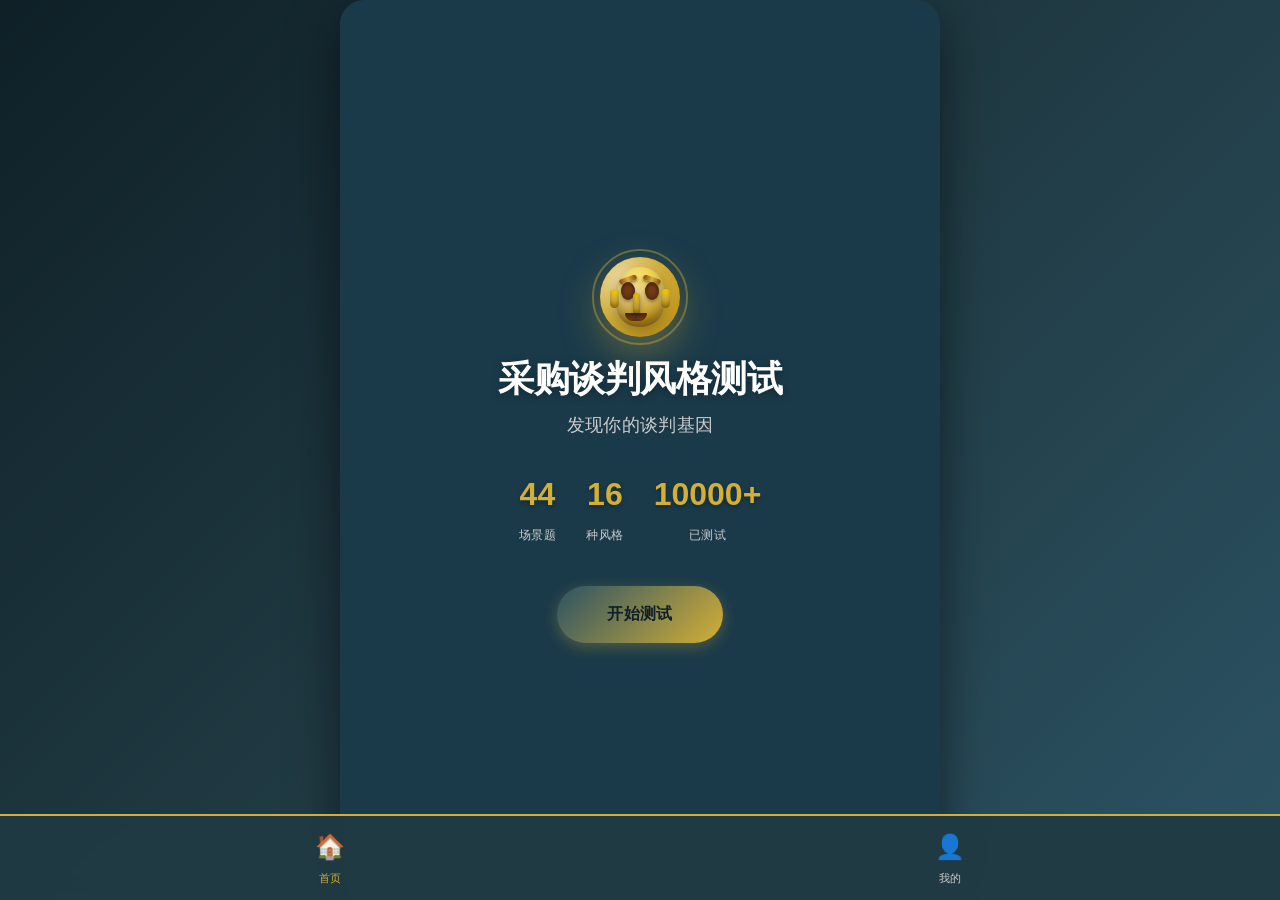
==== commit 96c0712f: "修复：selectOption 函数中的题目数量判断 27→43" ====
--- a/index.html
+++ b/index.html
@@ -180,7 +180,7 @@
                 <p class="hero-subtitle">发现你的谈判基因</p>
                 <div class="hero-stats">
                     <div class="hero-stat">
-                        <span class="hero-stat-num">28</span>
+                        <span class="hero-stat-num">44</span>
                         <span class="hero-stat-label">场景题</span>
                     </div>
                     <div class="hero-stat">
@@ -332,33 +332,31 @@
                     </div>
                 </div>
                 
-                <!-- 课程推荐 -->
-                <div class="course-card">
-                    <div class="course-name">《供应商管理与谈判实战》</div>
-                    <div class="course-teacher">讲师：姜宏锋</div>
-                    <div class="course-price">限时优惠：¥1,999</div>
-                    <button class="course-btn" onclick="enrollCourse()">立即报名</button>
+                <!-- 课程推荐（动态渲染） -->
+                <div id="courseCard" class="hidden">
+                    <div id="courseRecommendation"></div>
                 </div>
                 
                 <!-- 团队功能 -->
                 <div class="team-section" id="teamSection" style="display: block !important;">
                     <div class="team-title">👥 团队功能</div>
-                    <button class="team-btn" onclick="goToTeamDashboard()">📊 团队仪表盘</button>
-                    <button class="team-btn" onclick="quickDemoTeam()" style="border-color:#10b981;color:#10b981;">🎯 快速体验（生成 5 人示例）</button>
-                    <button class="team-btn" onclick="clearTeamData()" style="border-color:#ef4444;color:#ef4444;">🗑️ 清除团队数据</button>
-                    <button class="team-btn" onclick="showJoinTeamModal()">加入团队</button>
-                    <button class="team-btn" onclick="createTeamFromResult()">创建团队</button>
-                    <button class="team-btn" onclick="showTeamReportModal()" style="border-color:#0071e3;color:#0071e3;">📑 团队配置报告（99 元）</button>
+                    <div id="teamButtons">
+                        <!-- 动态渲染按钮 -->
+                    </div>
                 </div>
                 
                 <button class="btn-action btn-secondary" onclick="retakeTest()" style="margin-top: 24px;">重新测试</button>
+                <!-- 查看历史时的返回按钮 -->
+                <button id="historyBackBtn" class="btn-action" onclick="goToMyPage()" style="margin-top: 16px; display: none; background: linear-gradient(135deg, #2c5364, #d4af37); color: #0f2027; border: none;">← 返回</button>
             </div>
         </div>
         
         <!-- 我的页面 -->
         <div id="myPage" class="hidden">
-            <div style="padding: 30px 20px 20px; text-align: center; background: linear-gradient(135deg, #0f2027, #203a43); border-bottom: 2px solid #d4af37;">
-                <h1 style="font-size: 32px; font-weight: 700; color: #ffffff; margin: 0;">我的</h1>
+            <div style="padding: 30px 20px 20px; background: linear-gradient(135deg, #0f2027, #203a43); border-bottom: 2px solid #d4af37; display: flex; align-items: center; gap: 12px;">
+                <button onclick="goHome()" id="myPageBackBtn" style="background:transparent;border:none;color:#d4af37;font-size:24px;cursor:pointer;padding:0;display:none;">←</button>
+                <h1 style="font-size: 32px; font-weight: 700; color: #ffffff; margin: 0; flex: 1; text-align: center;">我的</h1>
+                <div style="width: 24px;"></div>
             </div>
             <div class="result-content" style="padding-top: 0;">
                 <!-- 风格画像卡片 -->
@@ -413,23 +411,14 @@
                     <div style="padding: 0 20px 20px;">
                         <button onclick="quickDemoTeam()" style="width:100%;background:linear-gradient(135deg,#2c5364,#d4af37);color:#0f2027;border:none;padding:16px;border-radius:980px;font-size:15px;font-weight:700;cursor:pointer;margin-bottom:8px;box-shadow:0 4px 15px rgba(212,175,55,0.4);">🎯 快速体验</button>
                         <button onclick="window.location.href='team-report-pro.html'" style="width:100%;background:rgba(44,83,100,0.8);color:#fff;border:2px solid #d4af37;padding:16px;border-radius:980px;font-size:15px;font-weight:700;cursor:pointer;margin-bottom:8px;">📊 团队报告</button>
-                        <button onclick="clearTeamData()" style="width:100%;background:rgba(239,68,68,0.2);color:#ef4444;border:2px solid #ef4444;padding:16px;border-radius:980px;font-size:15px;font-weight:700;cursor:pointer;margin-top:12px;">🗑️ 清除数据</button>
-                    </div>
-                </div>
-                
-                <!-- 课程推荐 -->
-                <div class="course-card">
-                    <div class="course-name">决胜供应链·谈判力</div>
-                    <div class="course-teacher">姜宏锋老师亲授</div>
-                    <div style="font-size: 14px; color: #cccccc; margin: 12px 0; line-height: 1.6;">
-                        从供应商选择到价格谈判，从合同管理到绩效评估，全面提升供应链谈判能力
-                    </div>
-                    <div class="course-price">¥ 1980</div>
-                    <button class="course-btn" onclick="window.open('https://youliantang.com', '_blank')">立即学习</button>
-                </div>
-                
-                <!-- 危险操作 -->
-                <button class="btn-action btn-secondary" onclick="clearAllData()" style="margin-top: 24px;">🗑️ 清除所有数据</button>
+                    </div>
+                </div>
+                
+                <!-- 课程推荐（动态渲染） -->
+                <div id="myPageCourseCard" class="hidden">
+                    <div id="myPageCourseRecommendation"></div>
+                </div>
+                
             </div>
         </div>
     </div>
@@ -503,6 +492,7 @@
     <script src="best-match-deep.js?v=202603221745"></script>
     <script src="cooperation-guides.js?v=202603221745"></script>
     <script src="team-report.js?v=202603221745"></script>
+    <script src="courses.js?v=202603281715"></script>
     <script>
     function quickDemoTeam(){var t={name:'示例团队 - 采购精英队',inviteCode:'DEMO'+Math.floor(Math.random()*10000),members:[{name:'张三',code:'ARCD'},{name:'李四',code:'ITCP'},{name:'王五',code:'ARBP'},{name:'赵六',code:'ATCD'},{name:'钱七',code:'IRCD'}]};localStorage.setItem('currentTeam',JSON.stringify(t));alert('✅ 已生成 5 人示例团队！');updateMyTeamInfo();}
     function goToTeamDashboard(){var t=localStorage.getItem('currentTeam');if(!t){alert('暂无团队');return;}var d=JSON.parse(t);var m=d.members||[];var c=0;for(var i=0;i<m.length;i++){if(m[i].code)c++;}var html='<div style="background:#1a3a4a;min-height:100vh;padding:20px;"><div style="display:flex;align-items:center;gap:12px;margin-bottom:20px;"><button onclick="document.getElementById(\'teamDashboard\').style.display=\'none\';document.getElementById(\'myPage\').style.display=\'block\';" style="background:transparent;border:none;color:#fff;font-size:24px;">←</button><div style="flex:1;"><div style="font-size:18px;font-weight:700;color:#fff;">'+d.name+'</div><div style="font-size:12px;color:#86868b;">邀请码：'+d.inviteCode+'</div></div><button onclick="alert(\'邀请码：'+d.inviteCode+'\')" style="background:rgba(212,175,55,0.2);border:1px solid #d4af37;color:#d4af37;padding:8px 16px;border-radius:980px;font-size:12px;">📋 复制</button></div><div style="display:grid;grid-template-columns:repeat(3,1fr);gap:12px;margin-bottom:20px;"><div style="background:rgba(44,83,100,0.3);padding:16px;border-radius:12px;text-align:center;"><div style="font-size:24px;font-weight:800;color:#d4af37;">'+m.length+'</div><div style="font-size:11px;color:#86868b;">总人数</div></div><div style="background:rgba(16,185,129,0.2);padding:16px;border-radius:12px;text-align:center;"><div style="font-size:24px;font-weight:800;color:#10b981;">'+c+'</div><div style="font-size:11px;color:#86868b;">已测试</div></div><div style="background:rgba(245,158,11,0.2);padding:16px;border-radius:12px;text-align:center;"><div style="font-size:24px;font-weight:800;color:#f59e0b;">'+(m.length-c)+'</div><div style="font-size:11px;color:#86868b;">待测试</div></div></div><div style="background:rgba(32,58,67,0.7);border-radius:16px;padding:20px;margin-bottom:16px;border:1px solid rgba(58,106,122,0.3);"><div style="font-size:16px;font-weight:700;color:#fff;margin-bottom:16px;">📊 团队成员</div>';for(var i=0;i<m.length;i++){html+='<div style="display:flex;align-items:center;padding:12px;background:rgba(44,83,100,0.2);border-radius:8px;margin-bottom:8px;"><div style="width:36px;height:36px;border-radius:50%;background:linear-gradient(135deg,#2c5364,#d4af37);display:flex;align-items:center;justify-content:center;font-size:14px;font-weight:700;color:#0f2027;margin-right:12px;">'+(m[i].name?m[i].name.charAt(0):'?')+'</div><div style="flex:1;"><div style="font-size:14px;font-weight:600;color:#fff;">'+(m[i].name||'未命名')+'</div><div style="font-size:11px;color:#86868b;">'+(m[i].code||'未测试')+'</div></div><div style="font-size:12px;color:'+(m[i].code?'#10b981':'#f59e0b')+';">'+(m[i].code?'✅':'⏳')+'</div></div>';}html+='</div><div style="background:rgba(32,58,67,0.7);border-radius:16px;padding:20px;border:1px solid rgba(58,106,122,0.3);"><div style="font-size:16px;font-weight:700;color:#fff;margin-bottom:16px;">🔍 风格分布</div>';var dist={};for(var i=0;i<m.length;i++){if(m[i].code){dist[m[i].code]=(dist[m[i].code]||0)+1;}}for(var code in dist){html+='<div style="display:flex;justify-content:space-between;padding:8px 0;border-bottom:1px solid rgba(58,106,122,0.3);"><span style="color:#fff;">'+code+'</span><span style="color:#d4af37;font-weight:700;">'+dist[code]+'人</span></div>';}html+='</div></div>';var dashboard=document.getElementById('teamDashboard');if(!dashboard){dashboard=document.createElement('div');dashboard.id='teamDashboard';document.body.appendChild(dashboard);}dashboard.innerHTML=html;dashboard.style.display='block';document.getElementById('myPage').style.display='none';}
@@ -563,29 +553,21 @@
         
         function selectOption(el, dim) {
             // 防止重复提交
-            if (isSubmitting) {
-                console.log('⚠️ 正在处理，忽略重复点击');
-                return;
-            }
+            if (isSubmitting) return;
             isSubmitting = true;
             
-            console.log('--- 第', currentIndex + 1, '题 ---');
-            console.log('选择维度:', dim);
             var options = document.querySelectorAll('.option');
             options.forEach(function(o) { o.classList.remove('selected'); });
             el.classList.add('selected');
             // 如果这题之前选过，先扣除之前的分数
             if (answers[currentIndex]) {
-                console.log('修改答案：扣除', answers[currentIndex], '的分数');
                 dimensionScores[answers[currentIndex]]--;
             }
             answers[currentIndex] = dim;
             dimensionScores[dim]++;
-            console.log('当前计分:', JSON.stringify(dimensionScores));
-            console.log('总分:', Object.values(dimensionScores).reduce(function(a,b){return a+b}, 0));
             setTimeout(function() {
                 isSubmitting = false;
-                if (currentIndex < 27) {
+                if (currentIndex < 43) {
                     currentIndex++;
                     renderQuestion();
                     updateProgress();
@@ -607,7 +589,7 @@
         
         function nextQuestion() {
             if (answers[currentIndex]) {
-                if (currentIndex < 27) {
+                if (currentIndex < 43) {
                     currentIndex++;
                     renderQuestion();
                     updateProgress();
@@ -621,31 +603,23 @@
         }
         
         function updateProgress() {
-            var pct = ((currentIndex + 1) / 28) * 100;
+            var pct = ((currentIndex + 1) / 44) * 100;
             document.getElementById('progressBar').style.width = pct + '%';
-            var stage = Math.floor(currentIndex / 7) + 1;
-            document.getElementById('progressText').textContent = '第 ' + (currentIndex + 1) + ' / 28 题 · 第 ' + stage + ' 阶段';
+            var stage = Math.floor(currentIndex / 11) + 1;
+            document.getElementById('progressText').textContent = '第 ' + (currentIndex + 1) + ' / 44 题 · 第 ' + stage + ' 阶段';
         }
         
         function updateNav() {
             document.getElementById('prevBtn').disabled = currentIndex === 0;
-            document.getElementById('nextBtn').innerHTML = currentIndex === 27 ? '查看结果' : '下一题';
+            document.getElementById('nextBtn').innerHTML = currentIndex === 43 ? '查看结果' : '下一题';
         }
         
         function calculateResult() {
-            console.log('=== 测试完成 ===');
-            console.log('dimensionScores:', JSON.stringify(dimensionScores));
-            console.log('A vs I:', dimensionScores.A, 'vs', dimensionScores.I, '→', dimensionScores.A >= dimensionScores.I ? 'A' : 'I');
-            console.log('R vs T:', dimensionScores.R, 'vs', dimensionScores.T, '→', dimensionScores.R >= dimensionScores.T ? 'R' : 'T');
-            console.log('C vs B:', dimensionScores.C, 'vs', dimensionScores.B, '→', dimensionScores.C >= dimensionScores.B ? 'C' : 'B');
-            console.log('D vs P:', dimensionScores.D, 'vs', dimensionScores.P, '→', dimensionScores.D >= dimensionScores.P ? 'D' : 'P');
             var code = '';
             code += dimensionScores.A >= dimensionScores.I ? 'A' : 'I';
             code += dimensionScores.R >= dimensionScores.T ? 'R' : 'T';
             code += dimensionScores.C >= dimensionScores.B ? 'C' : 'B';
             code += dimensionScores.D >= dimensionScores.P ? 'D' : 'P';
-            console.log('最终 code:', code);
-            console.log('对应风格:', styles[code]);
             showResult(code);
         }
         
@@ -658,13 +632,29 @@
             
             currentResult = { code: code, style: style, interpretation: interpretation, weaknesses: weaknesses, tags: tags, story: story };
             currentUserResult = { code: code, style: style };
-            localStorage.setItem('myTestResult', JSON.stringify(currentUserResult));
-            
-            // 保存到测试历史
-            var history = JSON.parse(localStorage.getItem('testHistory') || '[]');
-            history.unshift({ code: code, style: { animal: style.animal, name: style.name, nickname: style.nickname }, timestamp: Date.now() });
-            if (history.length > 10) history = history.slice(0, 10); // 只保留最近 10 次
-            localStorage.setItem('testHistory', JSON.stringify(history));
+            // 查看历史时不更新我的测试结果
+            if (!window.isViewingHistory) {
+                localStorage.setItem('myTestResult', JSON.stringify(currentUserResult));
+            }
+            
+            // 查看历史时隐藏团队板块，显示返回按钮
+            var teamSection = document.getElementById('teamSection');
+            if (teamSection) {
+                teamSection.style.display = window.isViewingHistory ? 'none' : 'block';
+            }
+            var backBtn = document.getElementById('historyBackBtn');
+            if (backBtn) {
+                backBtn.style.display = window.isViewingHistory ? 'block' : 'none';
+            }
+            
+            // 保存到测试历史（查看历史时不保存新记录）
+            if (!window.isViewingHistory) {
+                var history = JSON.parse(localStorage.getItem('testHistory') || '[]');
+                history.unshift({ code: code, style: { animal: style.animal, name: style.name, nickname: style.nickname }, timestamp: Date.now() });
+                if (history.length > 10) history = history.slice(0, 10); // 只保留最近 10 次
+                localStorage.setItem('testHistory', JSON.stringify(history));
+            }
+            window.isViewingHistory = false; // 重置标志
             
             document.getElementById('resultAnimal').textContent = style.animal;
             document.getElementById('resultCode').textContent = code;
@@ -674,7 +664,24 @@
             // 渲染稀缺性表达
             renderRarityExpression(code, style);
             
+            // 查看历史时隐藏团队板块
+            if (window.isViewingHistory) {
+                var teamSection = document.getElementById('teamSection');
+                if (teamSection) teamSection.style.display = 'none';
+                // 隐藏底部导航的团队入口（如果有）
+                var teamNav = document.querySelector('.team-nav-item');
+                if (teamNav) teamNav.style.display = 'none';
+                // 滚动到顶部
+                setTimeout(function() { window.scrollTo(0, 0); }, 100);
+            }
+            
             document.getElementById('mbtiInsight').textContent = interpretation.mbti;
+            
+            // 渲染团队功能按钮
+            renderTeamButtons();
+            
+            // 渲染推荐课程（结果页）
+            renderCourses(code, 'courseRecommendation', 'courseCard');
             
             // 最佳搭档 - 使用优化版本
             if (typeof renderBestMatchOptimized === 'function') {
@@ -729,7 +736,6 @@
             // 确保 currentResult 在全局可访问（供 result-enhanced.js 使用）
             window.currentResult = currentResult;
             window.currentUserResult = currentUserResult;
-            console.log('currentResult 已设置到全局:', window.currentResult);
         }
         
         function generatePoster() {
@@ -842,12 +848,41 @@
             document.getElementById('bottomNav').classList.remove('hidden');
         }
         
+        // 渲染团队功能按钮
+        function renderTeamButtons() {
+            var container = document.getElementById('teamButtons');
+            if (!container) return;
+            
+            var savedTeam = localStorage.getItem('currentTeam');
+            var hasTeam = savedTeam && JSON.parse(savedTeam).members && JSON.parse(savedTeam).members.length > 0;
+            
+            var html = '';
+            if (hasTeam) {
+                // 有团队：显示加入团队 + 团队报告
+                html += '<button class="team-btn" onclick="showJoinTeamModal()">加入团队</button>';
+                html += '<button class="team-btn" onclick="showTeamReportModal()" style="border-color:#0071e3;color:#0071e3;">📑 团队报告</button>';
+            } else {
+                // 无团队：显示加入团队 + 创建团队
+                html += '<button class="team-btn" onclick="showJoinTeamModal()">加入团队</button>';
+                html += '<button class="team-btn" onclick="createTeamFromResult()">创建团队</button>';
+            }
+            container.innerHTML = html;
+        }
+        
         function goHome() {
             document.getElementById('homePage').classList.remove('hidden');
             document.getElementById('testPage').classList.add('hidden');
             document.getElementById('resultPage').classList.add('hidden');
             document.getElementById('myPage').classList.add('hidden');
             document.getElementById('bottomNav').classList.remove('hidden');
+            // 显示团队板块（如果之前隐藏了）
+            var teamSection = document.getElementById('teamSection');
+            if (teamSection) teamSection.style.display = 'block';
+            // 显示底部导航的团队入口（如果之前隐藏了）
+            var teamNav = document.querySelector('.team-nav-item');
+            if (teamNav) teamNav.style.display = 'flex';
+            // 重置标志
+            window.isViewingHistory = false;
         }
         
         // 渲染稀缺性表达（4 种组合）
@@ -897,7 +932,6 @@
                         currentUserResult = r;
                         window.currentResult = r;
                         window.currentUserResult = r;
-                        console.log('从 localStorage 恢复 currentResult:', r);
                     }
                 } catch(e) {
                     console.error('解析 myTestResult 失败:', e);
@@ -910,6 +944,14 @@
             document.getElementById('testPage').classList.add('hidden');
             document.getElementById('resultPage').classList.add('hidden');
             document.getElementById('myPage').classList.remove('hidden');
+            // 重置标志
+            window.isViewingHistory = false;
+            // 显示团队板块
+            var teamSection = document.getElementById('teamSection');
+            if (teamSection) teamSection.style.display = 'block';
+            // 显示返回按钮（如果从结果页过来）
+            var backBtn = document.getElementById('myPageBackBtn');
+            if (backBtn) backBtn.style.display = document.getElementById('resultPage').classList.contains('hidden') ? 'none' : 'block';
             updateMyPage();
         }
         
@@ -929,6 +971,11 @@
                     
                     // 显示快速功能入口
                     document.getElementById('quickActions').style.display = 'block';
+                    
+                    // 渲染课程推荐（我的页面）
+                    if (typeof renderCourses === 'function') {
+                        renderCourses(r.code, 'myPageCourseRecommendation', 'myPageCourseCard');
+                    }
                 }
             } else {
                 document.getElementById('profileCard').style.display = 'none';
@@ -991,8 +1038,12 @@
             document.getElementById('homePage').classList.add('hidden');
             document.getElementById('myPage').classList.add('hidden');
             document.getElementById('bottomNav').classList.add('hidden');
+            // 标记为查看历史，不保存新记录
+            window.isViewingHistory = true;
             // 直接调用 showResult 显示结果页
             showResult(code);
+            // 滚动到顶部
+            window.scrollTo(0, 0);
         }
         
         // 查看合作指南
@@ -1104,9 +1155,13 @@
                 html += '<div style="font-size:14px;color:#d4af37;margin-bottom:10px;font-weight:600;">💡 为什么是绝配</div>';
                 html += '<div style="line-height:1.8;color:#cccccc;font-size:14px;white-space:pre-line;">' + match.why + '</div>';
                 html += '</div>';
-                html += '<div style="text-align:left;background:rgba(212,175,55,0.1);padding:20px;border-radius:12px;border-left:3px solid #d4af37;">';
-                html += '<div style="font-size:14px;color:#d4af37;margin-bottom:10px;font-weight:600;">📌 合作建议</div>';
-                html += '<div style="line-height:1.8;color:#cccccc;font-size:14px;white-space:pre-line;">' + match.how + '</div>';
+                html += '<div style="text-align:left;background:rgba(212,175,55,0.1);padding:20px;border-radius:12px;border-left:3px solid #d4af37;margin-bottom:15px;">';
+                html += '<div style="font-size:14px;color:#d4af37;margin-bottom:10px;font-weight:600;">✅ 合作场景</div>';
+                html += '<div style="line-height:1.8;color:#cccccc;font-size:14px;white-space:pre-line;">' + match.scenarios + '</div>';
+                html += '</div>';
+                html += '<div style="text-align:left;background:rgba(16,185,129,0.1);padding:20px;border-radius:12px;border-left:3px solid #10b981;">';
+                html += '<div style="font-size:14px;color:#10b981;margin-bottom:10px;font-weight:600;">💬 沟通技巧</div>';
+                html += '<div style="line-height:1.8;color:#cccccc;font-size:14px;white-space:pre-line;">' + match.tips + '</div>';
                 html += '</div>';
                 html += '</div>';
                 showModal('🤝 你的最佳拍档', html);
@@ -1297,7 +1352,6 @@
         }
         
         window.onload = function() {
-            console.log('测试已加载');
             var savedTeam = localStorage.getItem('currentTeam');
             if (savedTeam) currentTeam = JSON.parse(savedTeam);
             
